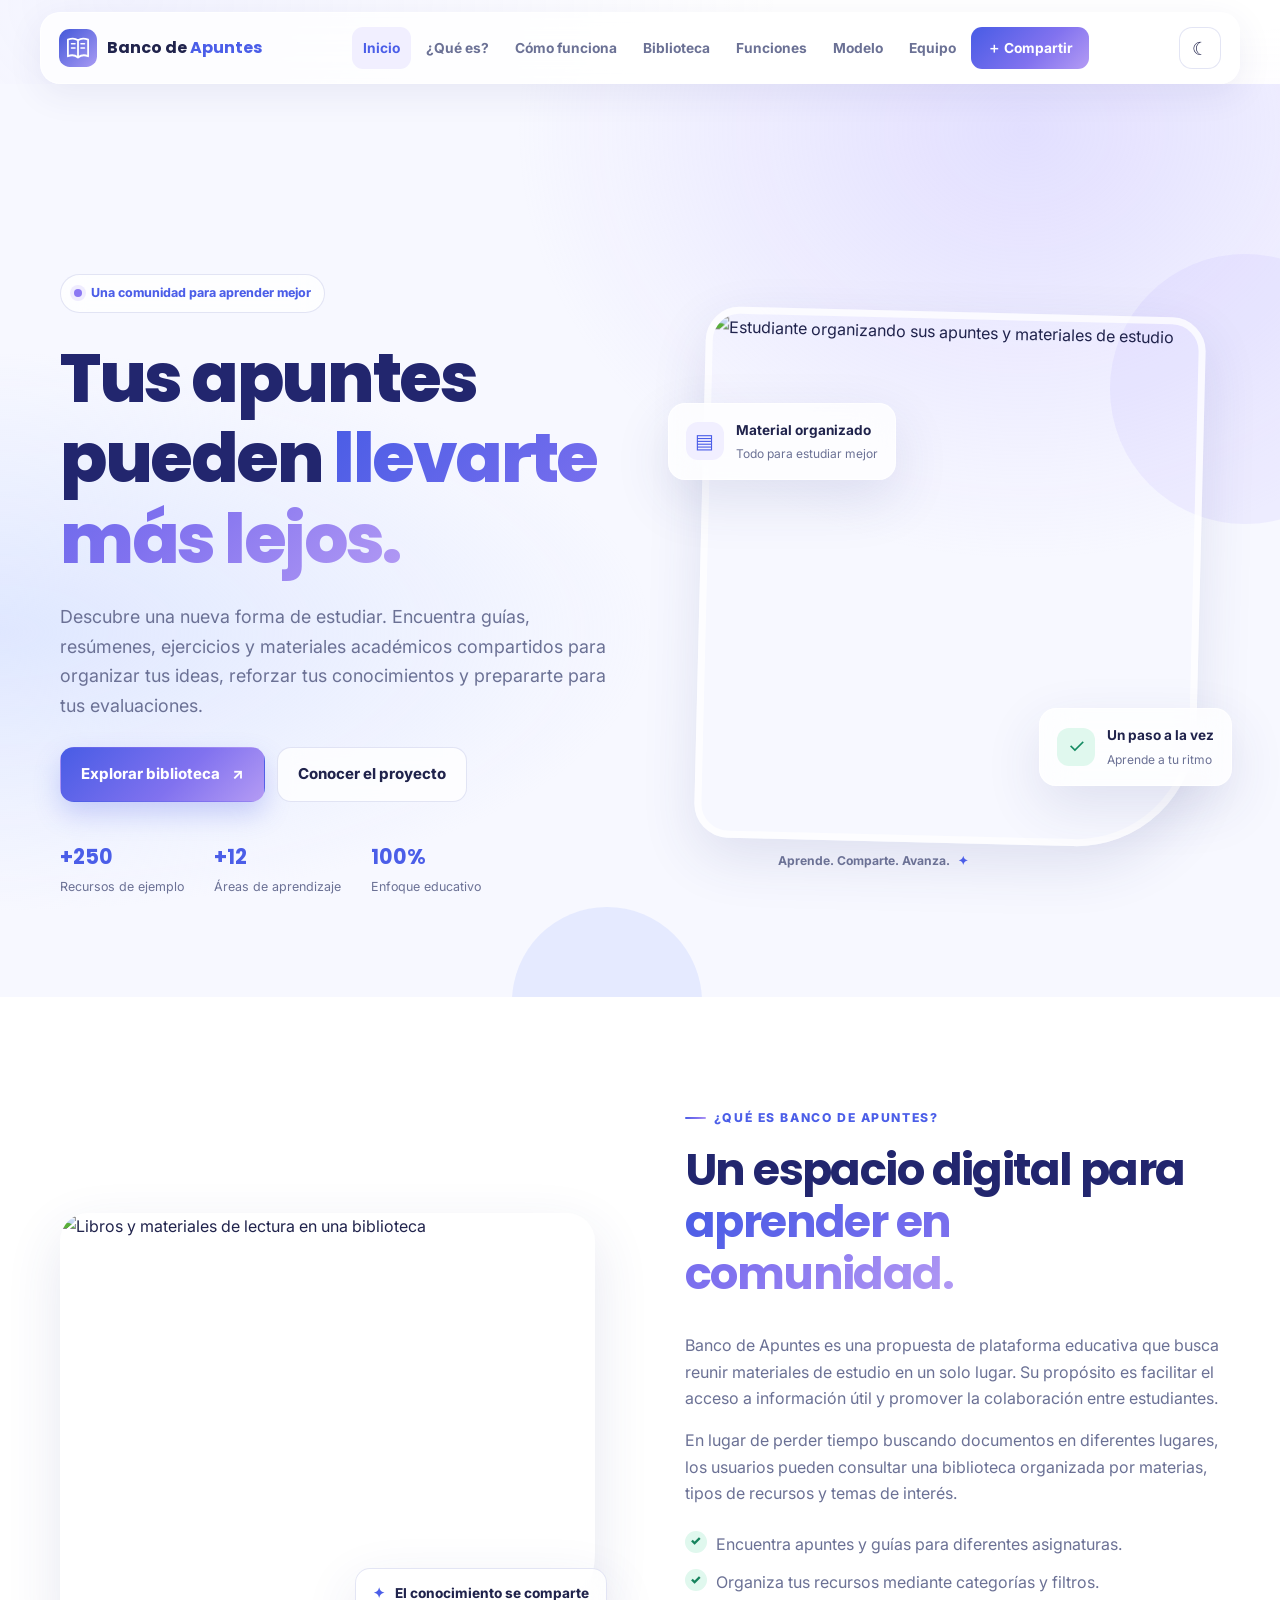
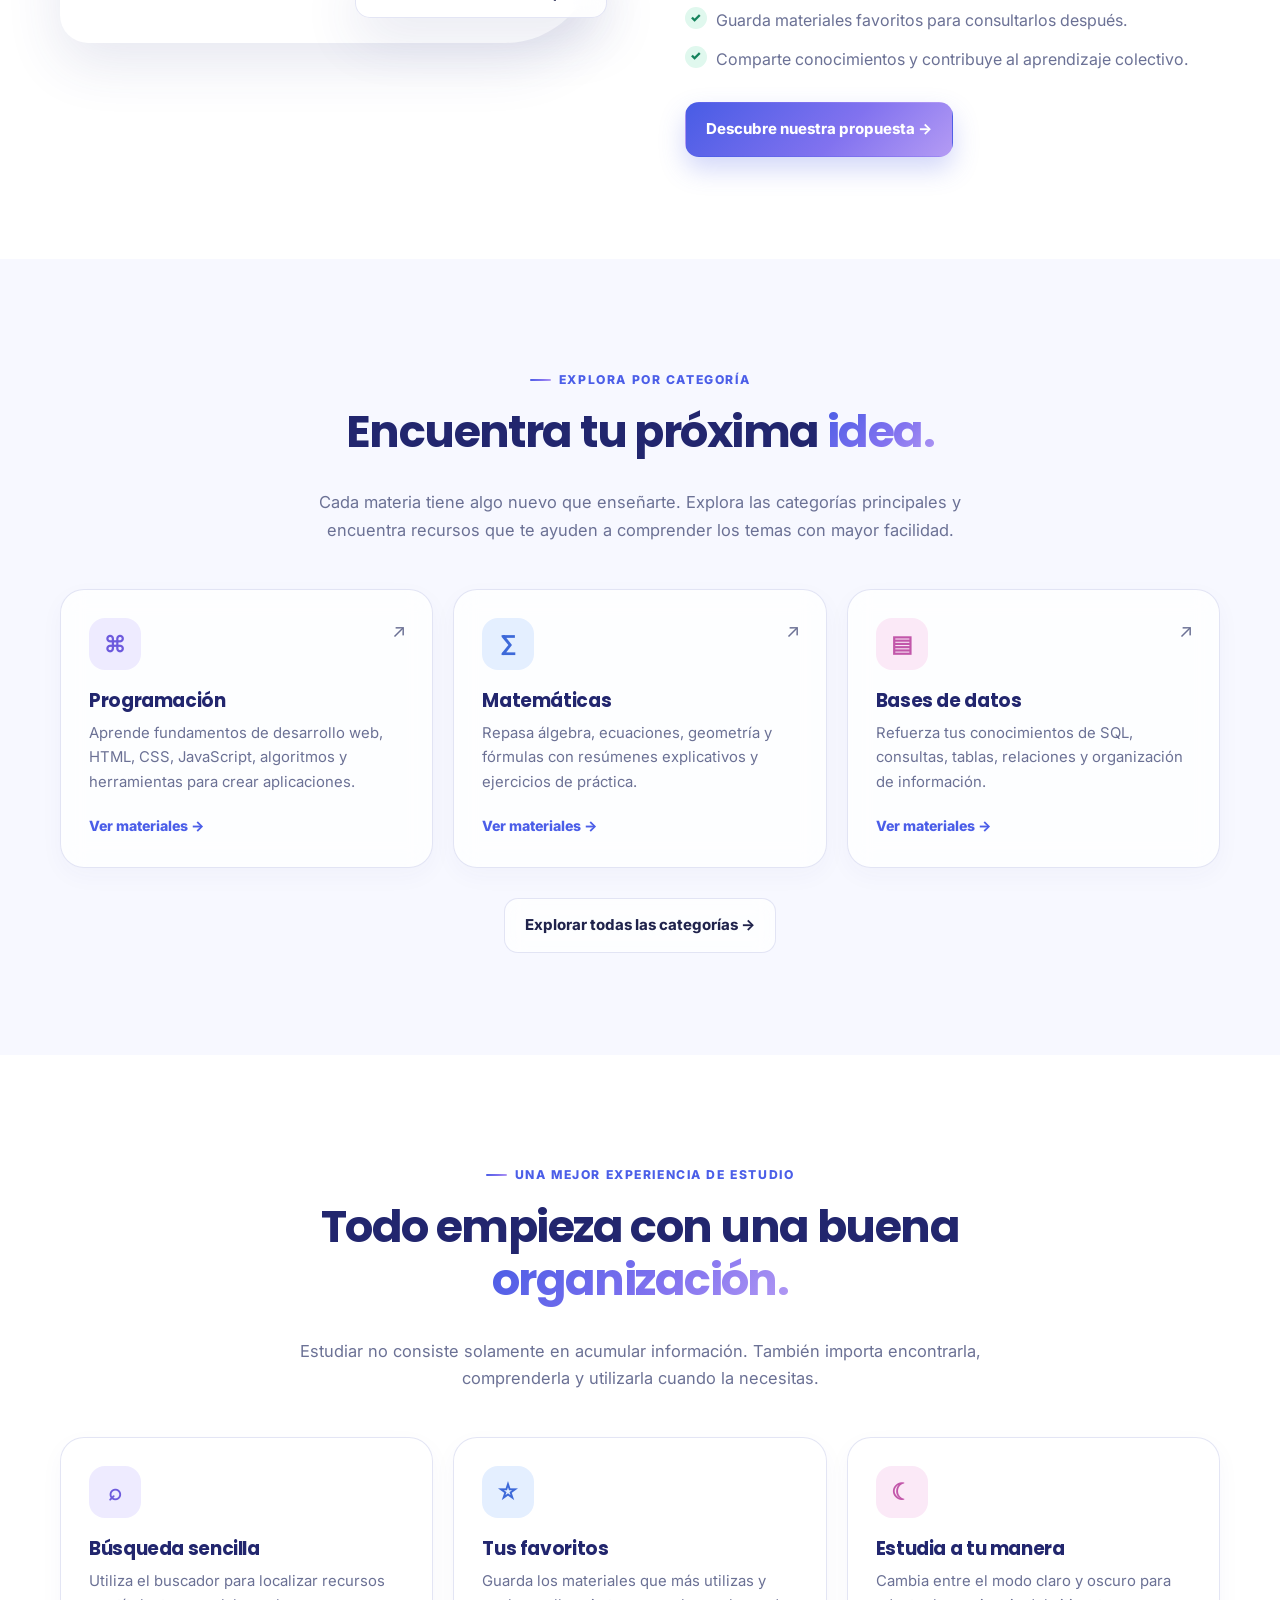
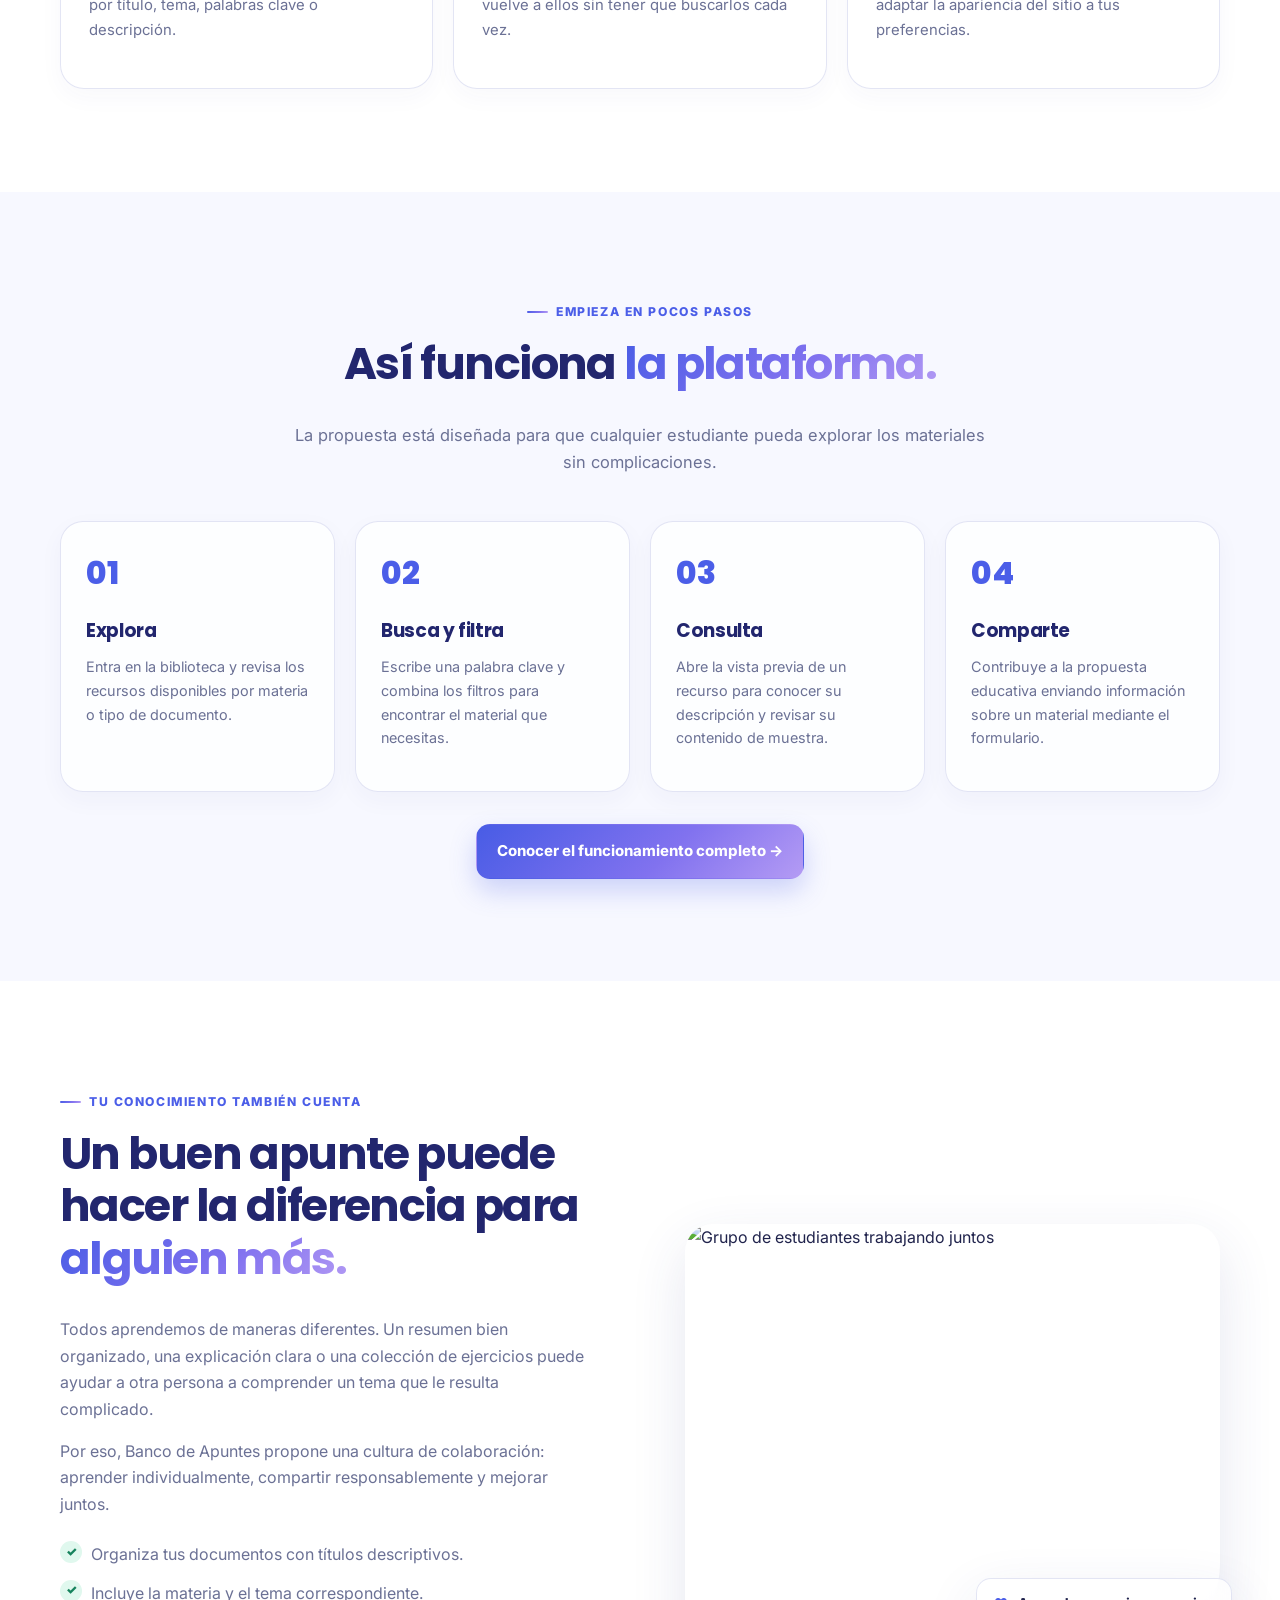
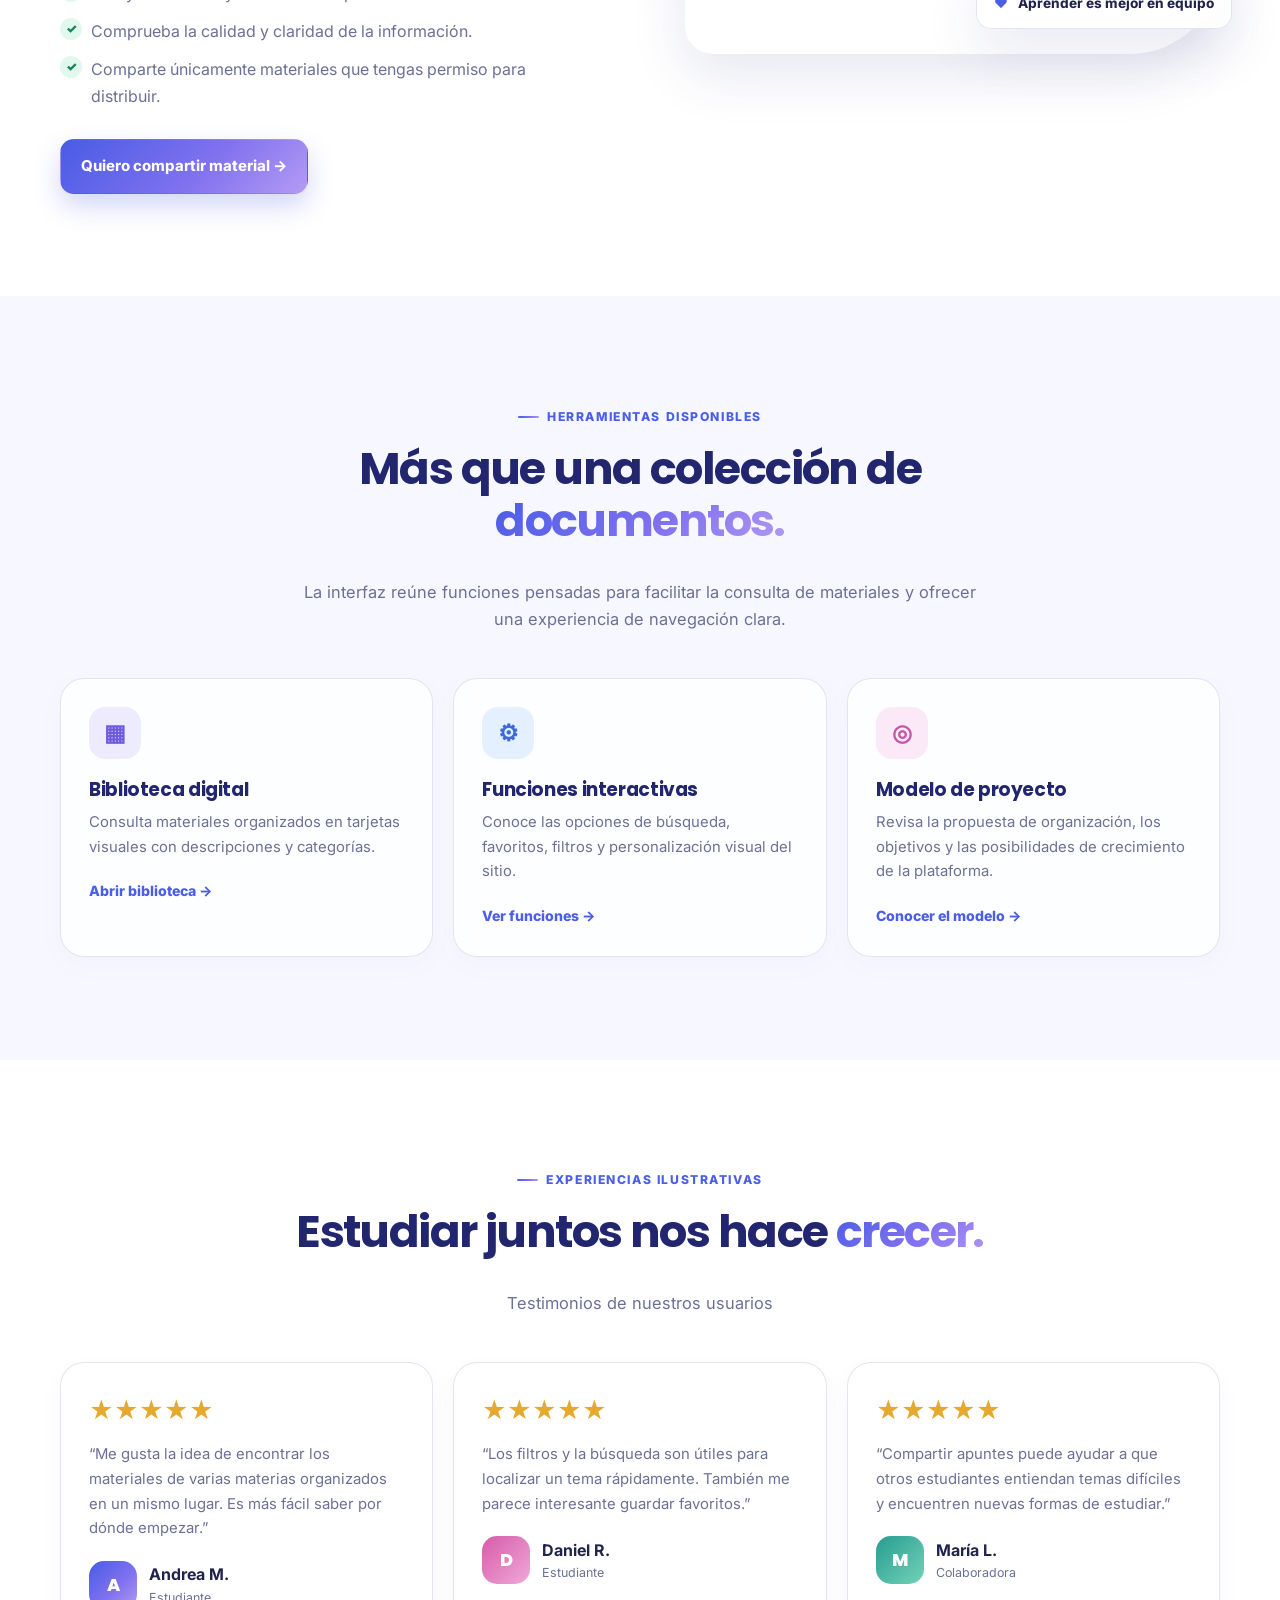
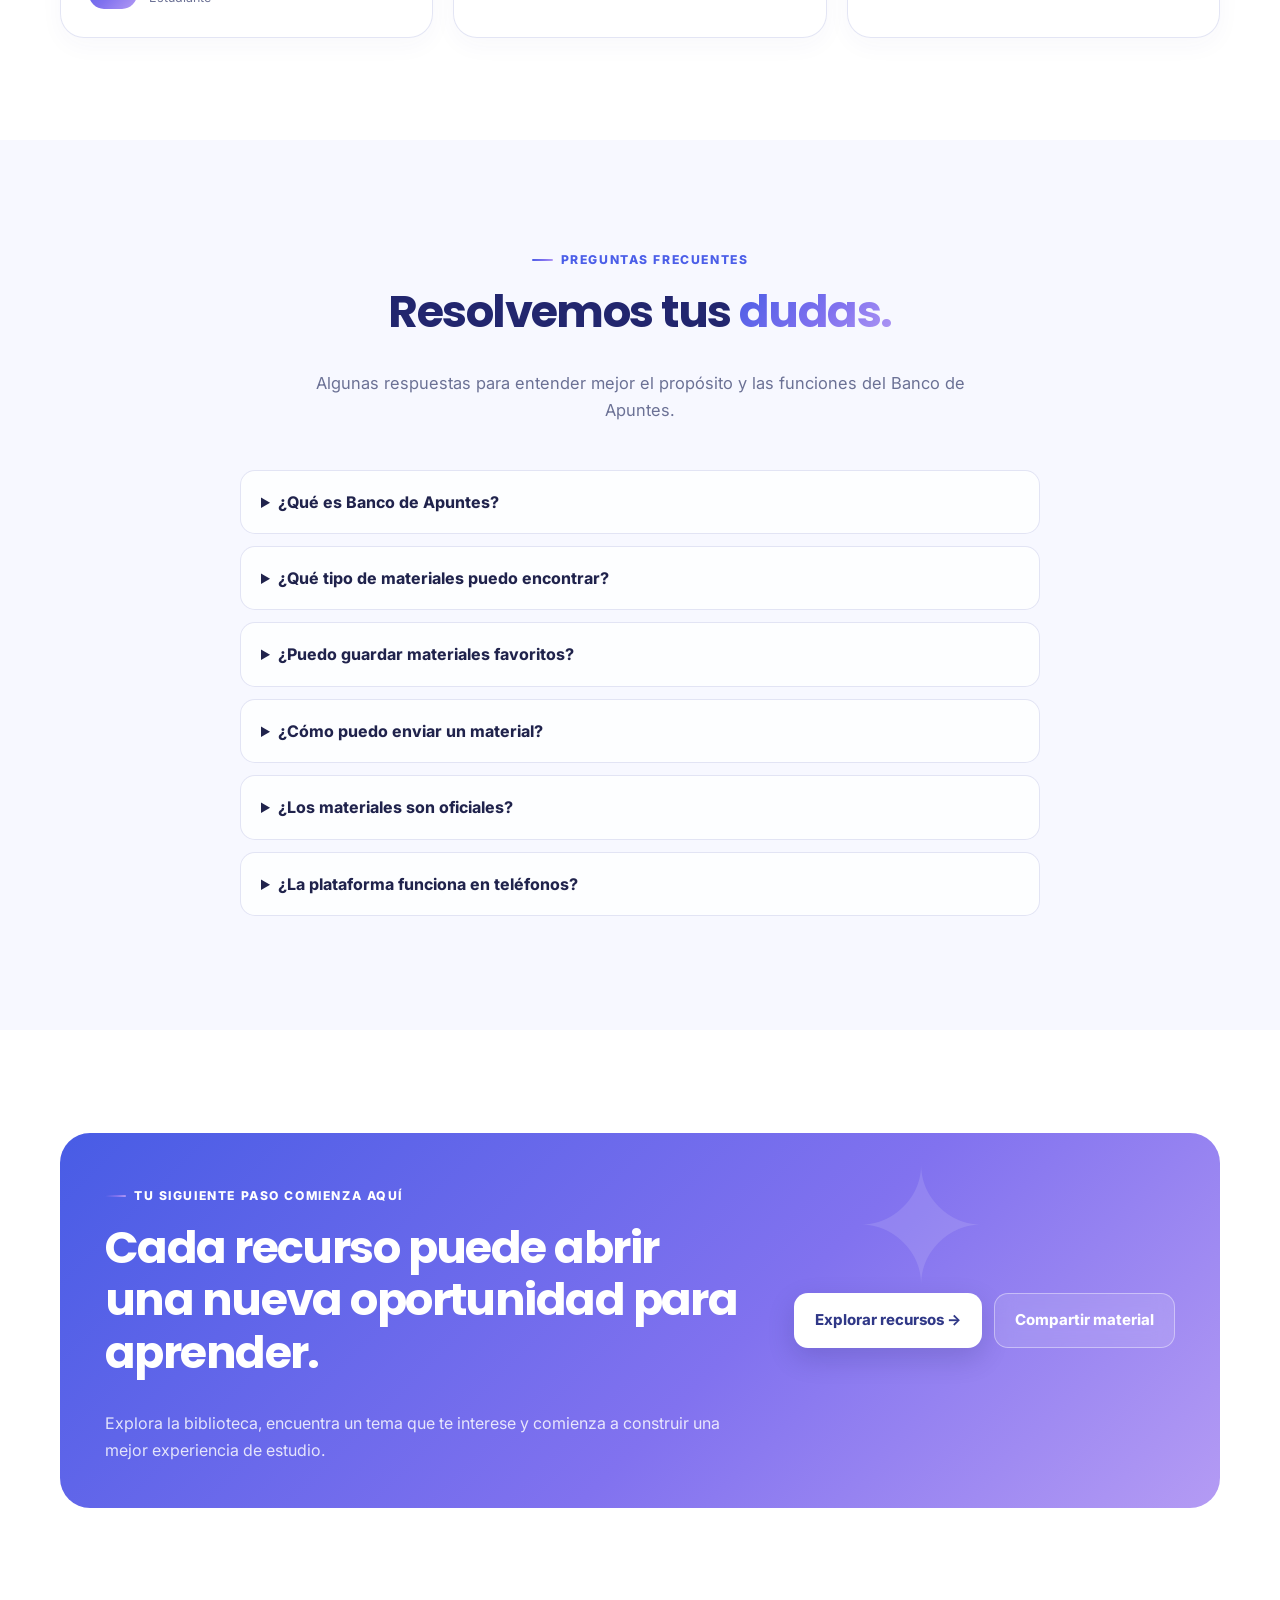
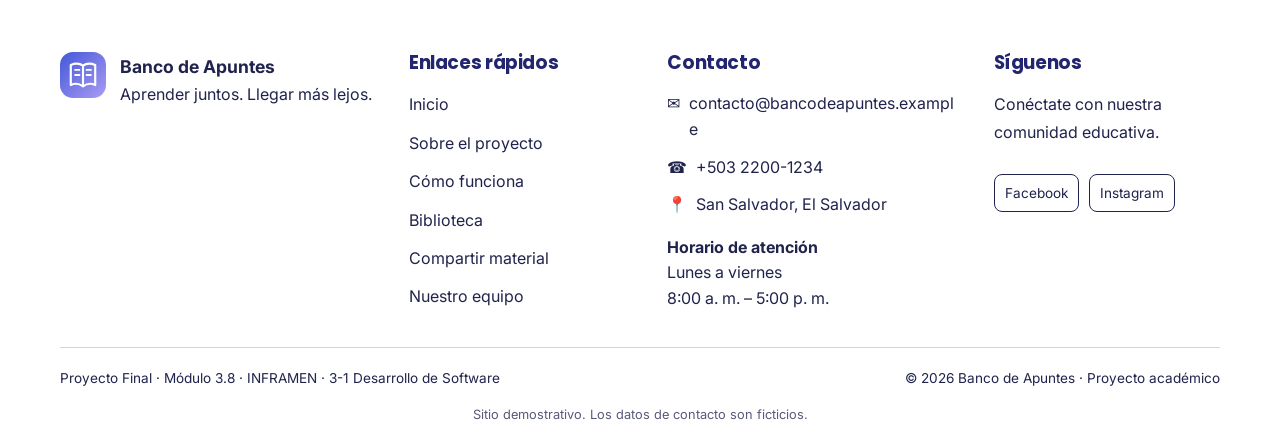
==== index.html @ d94e11e5 "Add files via upload" ====
<!DOCTYPE html>
<html lang="es">
<head>
  <meta charset="UTF-8">
  <meta name="viewport" content="width=device-width, initial-scale=1.0">
  <meta name="description" content="Banco de Apuntes: una plataforma académica para compartir materiales, encontrar recursos educativos y aprender en comunidad.">
  <meta name="theme-color" content="#4b5ee8">

  <title>Banco de Apuntes | Aprende, comparte y crece</title>

  <link rel="icon" href="img/logo.svg" type="image/svg+xml">
  <link rel="preconnect" href="https://fonts.googleapis.com">
  <link rel="preconnect" href="https://fonts.gstatic.com" crossorigin>
  <link href="https://fonts.googleapis.com/css2?family=Inter:wght@400;500;600;700;800&family=Poppins:wght@500;600;700;800&display=swap" rel="stylesheet">
  <link rel="stylesheet" href="css/style.css">
</head>

<body data-page="inicio">

  <!-- La navegación se carga desde js/app.js -->
  <div id="site-header"></div>

  <main>

    <!-- PORTADA PRINCIPAL -->
    <section class="hero">
      <div class="orb orb-one"></div>
      <div class="orb orb-two"></div>

      <div class="container hero-grid">

        <div class="hero-copy">
          <div class="eyebrow">
            <span class="eyebrow-dot"></span>
            Una comunidad para aprender mejor
          </div>

          <h1>
            Tus apuntes pueden
            <span class="gradient-text">llevarte más lejos.</span>
          </h1>

          <p class="hero-lead">
            Descubre una nueva forma de estudiar. Encuentra guías, resúmenes,
            ejercicios y materiales académicos compartidos para organizar tus
            ideas, reforzar tus conocimientos y prepararte para tus evaluaciones.
          </p>

          <div class="button-row">
            <a href="biblioteca.html" class="btn btn-primary">
              Explorar biblioteca <span>↗</span>
            </a>

            <a href="que-es.html" class="btn btn-secondary">
              Conocer el proyecto
            </a>
          </div>

          <div class="hero-stats">
            <div>
              <strong>+250</strong>
              <span>Recursos de ejemplo</span>
            </div>

            <div>
              <strong>+12</strong>
              <span>Áreas de aprendizaje</span>
            </div>

            <div>
              <strong>100%</strong>
              <span>Enfoque educativo</span>
            </div>
          </div>
        </div>

        <div class="hero-art">
          <div class="image-frame">
            <img
              src="https://images.unsplash.com/photo-1434030216411-0b793f4b4173?auto=format&fit=crop&w=1000&q=85"
              alt="Estudiante organizando sus apuntes y materiales de estudio"
            >
          </div>

          <div class="glass-card glass-note">
            <div class="note-icon">▤</div>
            <div>
              <b>Material organizado</b>
              <small>Todo para estudiar mejor</small>
            </div>
          </div>

          <div class="glass-card glass-progress">
            <div class="progress-icon">✓</div>
            <div>
              <b>Un paso a la vez</b>
              <small>Aprende a tu ritmo</small>
            </div>
          </div>

          <div class="art-caption">
            Aprende. Comparte. Avanza.
            <span>✦</span>
          </div>
        </div>

      </div>
    </section>


    <!-- PRESENTACIÓN DEL PROYECTO -->
    <section class="section">
      <div class="container split">

        <div class="split-image">
          <img
            src="https://images.unsplash.com/photo-1524995997946-a1c2e315a42f?auto=format&fit=crop&w=1000&q=85"
            alt="Libros y materiales de lectura en una biblioteca"
            loading="lazy"
          >

          <div class="image-badge">
            <span>✦</span> El conocimiento se comparte
          </div>
        </div>

        <div>
          <span class="kicker">¿Qué es Banco de Apuntes?</span>

          <h2>
            Un espacio digital para
            <span class="gradient-text">aprender en comunidad.</span>
          </h2>

          <p class="muted">
            Banco de Apuntes es una propuesta de plataforma educativa que busca
            reunir materiales de estudio en un solo lugar. Su propósito es
            facilitar el acceso a información útil y promover la colaboración
            entre estudiantes.
          </p>

          <p class="muted">
            En lugar de perder tiempo buscando documentos en diferentes lugares,
            los usuarios pueden consultar una biblioteca organizada por materias,
            tipos de recursos y temas de interés.
          </p>

          <ul class="check-list">
            <li>Encuentra apuntes y guías para diferentes asignaturas.</li>
            <li>Organiza tus recursos mediante categorías y filtros.</li>
            <li>Guarda materiales favoritos para consultarlos después.</li>
            <li>Comparte conocimientos y contribuye al aprendizaje colectivo.</li>
          </ul>

          <a href="que-es.html" class="btn btn-primary">
            Descubre nuestra propuesta →
          </a>
        </div>

      </div>
    </section>


    <!-- MATERIAS DESTACADAS -->
    <section class="section soft-section">
      <div class="container">

        <div class="section-heading">
          <span class="kicker">Explora por categoría</span>
          <h2>Encuentra tu próxima <span class="gradient-text">idea.</span></h2>
          <p>
            Cada materia tiene algo nuevo que enseñarte. Explora las categorías
            principales y encuentra recursos que te ayuden a comprender los temas
            con mayor facilidad.
          </p>
        </div>

        <div class="feature-grid">

          <article class="feature-card">
            <span class="card-arrow">↗</span>
            <div class="feature-icon purple">⌘</div>
            <h3>Programación</h3>
            <p>
              Aprende fundamentos de desarrollo web, HTML, CSS, JavaScript,
              algoritmos y herramientas para crear aplicaciones.
            </p>
            <a href="biblioteca.html" class="text-link">
              Ver materiales →
            </a>
          </article>

          <article class="feature-card">
            <span class="card-arrow">↗</span>
            <div class="feature-icon blue">∑</div>
            <h3>Matemáticas</h3>
            <p>
              Repasa álgebra, ecuaciones, geometría y fórmulas con resúmenes
              explicativos y ejercicios de práctica.
            </p>
            <a href="biblioteca.html" class="text-link">
              Ver materiales →
            </a>
          </article>

          <article class="feature-card">
            <span class="card-arrow">↗</span>
            <div class="feature-icon pink">▤</div>
            <h3>Bases de datos</h3>
            <p>
              Refuerza tus conocimientos de SQL, consultas, tablas, relaciones
              y organización de información.
            </p>
            <a href="biblioteca.html" class="text-link">
              Ver materiales →
            </a>
          </article>

        </div>

        <div style="text-align:center;margin-top:30px;">
          <a href="biblioteca.html" class="btn btn-secondary">
            Explorar todas las categorías →
          </a>
        </div>

      </div>
    </section>


    <!-- BENEFICIOS -->
    <section class="section">
      <div class="container">

        <div class="section-heading">
          <span class="kicker">Una mejor experiencia de estudio</span>
          <h2>Todo empieza con una buena <span class="gradient-text">organización.</span></h2>
          <p>
            Estudiar no consiste solamente en acumular información. También
            importa encontrarla, comprenderla y utilizarla cuando la necesitas.
          </p>
        </div>

        <div class="feature-grid">

          <article class="feature-card">
            <div class="feature-icon purple">⌕</div>
            <h3>Búsqueda sencilla</h3>
            <p>
              Utiliza el buscador para localizar recursos por título, tema,
              palabras clave o descripción.
            </p>
          </article>

          <article class="feature-card">
            <div class="feature-icon blue">☆</div>
            <h3>Tus favoritos</h3>
            <p>
              Guarda los materiales que más utilizas y vuelve a ellos sin
              tener que buscarlos cada vez.
            </p>
          </article>

          <article class="feature-card">
            <div class="feature-icon pink">☾</div>
            <h3>Estudia a tu manera</h3>
            <p>
              Cambia entre el modo claro y oscuro para adaptar la apariencia
              del sitio a tus preferencias.
            </p>
          </article>

        </div>

      </div>
    </section>


    <!-- CÓMO FUNCIONA -->
    <section class="section soft-section">
      <div class="container">

        <div class="section-heading">
          <span class="kicker">Empieza en pocos pasos</span>
          <h2>Así funciona <span class="gradient-text">la plataforma.</span></h2>
          <p>
            La propuesta está diseñada para que cualquier estudiante pueda
            explorar los materiales sin complicaciones.
          </p>
        </div>

        <div class="steps-grid">

          <article class="step-card">
            <span class="step-number">01</span>
            <h3>Explora</h3>
            <p>
              Entra en la biblioteca y revisa los recursos disponibles por
              materia o tipo de documento.
            </p>
          </article>

          <article class="step-card">
            <span class="step-number">02</span>
            <h3>Busca y filtra</h3>
            <p>
              Escribe una palabra clave y combina los filtros para encontrar
              el material que necesitas.
            </p>
          </article>

          <article class="step-card">
            <span class="step-number">03</span>
            <h3>Consulta</h3>
            <p>
              Abre la vista previa de un recurso para conocer su descripción
              y revisar su contenido de muestra.
            </p>
          </article>

          <article class="step-card">
            <span class="step-number">04</span>
            <h3>Comparte</h3>
            <p>
              Contribuye a la propuesta educativa enviando información sobre
              un material mediante el formulario.
            </p>
          </article>

        </div>

        <div style="text-align:center;margin-top:32px;">
          <a href="como-funciona.html" class="btn btn-primary">
            Conocer el funcionamiento completo →
          </a>
        </div>

      </div>
    </section>


    <!-- COMPARTIR CONOCIMIENTO -->
    <section class="section">
      <div class="container split">

        <div>
          <span class="kicker">Tu conocimiento también cuenta</span>

          <h2>
            Un buen apunte puede hacer la diferencia para
            <span class="gradient-text">alguien más.</span>
          </h2>

          <p class="muted">
            Todos aprendemos de maneras diferentes. Un resumen bien organizado,
            una explicación clara o una colección de ejercicios puede ayudar
            a otra persona a comprender un tema que le resulta complicado.
          </p>

          <p class="muted">
            Por eso, Banco de Apuntes propone una cultura de colaboración:
            aprender individualmente, compartir responsablemente y mejorar
            juntos.
          </p>

          <ul class="check-list">
            <li>Organiza tus documentos con títulos descriptivos.</li>
            <li>Incluye la materia y el tema correspondiente.</li>
            <li>Comprueba la calidad y claridad de la información.</li>
            <li>Comparte únicamente materiales que tengas permiso para distribuir.</li>
          </ul>

          <a href="subir.html" class="btn btn-primary">
            Quiero compartir material →
          </a>
        </div>

        <div class="split-image">
          <img
            src="https://images.unsplash.com/photo-1523240795612-9a054b0db644?auto=format&fit=crop&w=1000&q=85"
            alt="Grupo de estudiantes trabajando juntos"
            loading="lazy"
          >

          <div class="image-badge">
            <span>♥</span> Aprender es mejor en equipo
          </div>
        </div>

      </div>
    </section>


    <!-- FUNCIONES DE LA PLATAFORMA -->
    <section class="section soft-section">
      <div class="container">

        <div class="section-heading">
          <span class="kicker">Herramientas disponibles</span>
          <h2>Más que una colección de <span class="gradient-text">documentos.</span></h2>
          <p>
            La interfaz reúne funciones pensadas para facilitar la consulta
            de materiales y ofrecer una experiencia de navegación clara.
          </p>
        </div>

        <div class="feature-grid">

          <article class="feature-card">
            <div class="feature-icon purple">▦</div>
            <h3>Biblioteca digital</h3>
            <p>
              Consulta materiales organizados en tarjetas visuales con
              descripciones y categorías.
            </p>
            <a href="biblioteca.html" class="text-link">Abrir biblioteca →</a>
          </article>

          <article class="feature-card">
            <div class="feature-icon blue">⚙</div>
            <h3>Funciones interactivas</h3>
            <p>
              Conoce las opciones de búsqueda, favoritos, filtros y
              personalización visual del sitio.
            </p>
            <a href="funciones.html" class="text-link">Ver funciones →</a>
          </article>

          <article class="feature-card">
            <div class="feature-icon pink">◎</div>
            <h3>Modelo de proyecto</h3>
            <p>
              Revisa la propuesta de organización, los objetivos y las
              posibilidades de crecimiento de la plataforma.
            </p>
            <a href="modelo.html" class="text-link">Conocer el modelo →</a>
          </article>

        </div>

      </div>
    </section>


    <!-- TESTIMONIOS DE EJEMPLO -->
    <section class="section">
      <div class="container">

        <div class="section-heading">
          <span class="kicker">Experiencias ilustrativas</span>
          <h2>Estudiar juntos nos hace <span class="gradient-text">crecer.</span></h2>
          <p>
            Testimonios de nuestros usuarios
          </p>
        </div>

        <div class="feature-grid">

          <article class="feature-card">
            <div style="font-size:1.5rem;color:#e5a92d;margin-bottom:12px;">
              ★★★★★
            </div>
            <p>
              “Me gusta la idea de encontrar los materiales de varias materias
              organizados en un mismo lugar. Es más fácil saber por dónde empezar.”
            </p>
            <div style="display:flex;align-items:center;gap:12px;margin-top:20px;">
              <div class="avatar" style="width:48px;height:48px;border-radius:15px;font-size:1.1rem;margin:0;">A</div>
              <div>
                <strong>Andrea M.</strong>
                <div class="muted" style="font-size:.78rem;">Estudiante</div>
              </div>
            </div>
          </article>

          <article class="feature-card">
            <div style="font-size:1.5rem;color:#e5a92d;margin-bottom:12px;">
              ★★★★★
            </div>
            <p>
              “Los filtros y la búsqueda son útiles para localizar un tema
              rápidamente. También me parece interesante guardar favoritos.”
            </p>
            <div style="display:flex;align-items:center;gap:12px;margin-top:20px;">
              <div class="avatar avatar-two" style="width:48px;height:48px;border-radius:15px;font-size:1.1rem;margin:0;">D</div>
              <div>
                <strong>Daniel R.</strong>
                <div class="muted" style="font-size:.78rem;">Estudiante</div>
              </div>
            </div>
          </article>

          <article class="feature-card">
            <div style="font-size:1.5rem;color:#e5a92d;margin-bottom:12px;">
              ★★★★★
            </div>
            <p>
              “Compartir apuntes puede ayudar a que otros estudiantes entiendan
              temas difíciles y encuentren nuevas formas de estudiar.”
            </p>
            <div style="display:flex;align-items:center;gap:12px;margin-top:20px;">
              <div class="avatar" style="width:48px;height:48px;border-radius:15px;font-size:1.1rem;margin:0;background:linear-gradient(135deg,#279c91,#72d3b8);">M</div>
              <div>
                <strong>María L.</strong>
                <div class="muted" style="font-size:.78rem;">Colaboradora</div>
              </div>
            </div>
          </article>

        </div>

      </div>
    </section>


    <!-- PREGUNTAS FRECUENTES -->
    <section class="section soft-section">
      <div class="container narrow">

        <div class="section-heading">
          <span class="kicker">Preguntas frecuentes</span>
          <h2>Resolvemos tus <span class="gradient-text">dudas.</span></h2>
          <p>
            Algunas respuestas para entender mejor el propósito y las funciones
            del Banco de Apuntes.
          </p>
        </div>

        <details class="faq">
          <summary>¿Qué es Banco de Apuntes?</summary>
          <p>
            Es una propuesta de biblioteca educativa digital que busca reunir
            materiales de estudio en categorías fáciles de consultar.
          </p>
        </details>

        <details class="faq">
          <summary>¿Qué tipo de materiales puedo encontrar?</summary>
          <p>
            La demostración incluye ejemplos de apuntes, guías, ejercicios,
            resúmenes y materiales de repaso para distintas asignaturas.
          </p>
        </details>

        <details class="faq">
          <summary>¿Puedo guardar materiales favoritos?</summary>
          <p>
            Sí. La interfaz permite marcar recursos como favoritos y conservar
            esa selección en el almacenamiento local del navegador.
          </p>
        </details>

        <details class="faq">
          <summary>¿Cómo puedo enviar un material?</summary>
          <p>
            Puedes visitar la sección Compartir material y completar el
            formulario. En esta versión de demostración, el envío no se
            publica en un servidor real.
          </p>
        </details>

        <details class="faq">
          <summary>¿Los materiales son oficiales?</summary>
          <p>
            No necesariamente. Esta versión contiene ejemplos demostrativos.
            Antes de utilizar un recurso con fines académicos, verifica su
            contenido, autoría y vigencia.
          </p>
        </details>

        <details class="faq">
          <summary>¿La plataforma funciona en teléfonos?</summary>
          <p>
            El diseño es adaptable a pantallas pequeñas, tabletas y
            computadoras. Se recomienda utilizar un navegador actualizado.
          </p>
        </details>

      </div>
    </section>


    <!-- LLAMADA A LA ACCIÓN -->
    <section class="section">
      <div class="container">

        <div class="callout">
          <div style="position:relative;z-index:1;">
            <span class="kicker light-kicker">Tu siguiente paso comienza aquí</span>

            <h2>
              Cada recurso puede abrir una nueva oportunidad para aprender.
            </h2>

            <p>
              Explora la biblioteca, encuentra un tema que te interese y
              comienza a construir una mejor experiencia de estudio.
            </p>
          </div>

          <div class="button-row" style="position:relative;z-index:1;flex-shrink:0;">
            <a href="biblioteca.html" class="btn btn-white">
              Explorar recursos →
            </a>
            <a href="subir.html" class="btn btn-secondary" style="color:white;border-color:rgba(255,255,255,.4);background:rgba(255,255,255,.12);">
              Compartir material
            </a>
          </div>

          <div class="callout-decoration">✦</div>
        </div>

      </div>
    </section>

  </main>

  <!-- El pie de página se carga desde js/app.js -->
  <div id="site-footer"></div>

  <script src="js/app.js"></script>
</body>
</html>
---- css/style.css ----
:root {
  --ink: #20234c;
  --muted: #6b7195;
  --blue: #4b5ee8;
  --blue-dark: #22266e;
  --lavender: #f1efff;
  --surface: #fff;
  --soft: #f7f8ff;
  --line: rgba(127,137,205,.22);
  --glass: rgba(255,255,255,.78);
  --shadow: 0 20px 55px rgba(47,58,135,.12);
  --gradient: linear-gradient(135deg,#485ce5,#8172ef 58%,#b49bf4);
  --radius: 24px;
}

* { box-sizing: border-box; }

html {
  scroll-behavior: smooth;
  scroll-padding-top: 100px;
}

body {
  margin: 0;
  font-family: Inter, Arial, sans-serif;
  color: var(--ink);
  background: var(--surface);
  line-height: 1.65;
  -webkit-font-smoothing: antialiased;
}

body::before {
  content: "";
  position: fixed;
  inset: 0;
  z-index: -1;
  pointer-events: none;
  background:
    radial-gradient(ellipse at 10% 0%,rgba(187,191,255,.18),transparent 40%),
    radial-gradient(ellipse at 100% 35%,rgba(218,194,255,.14),transparent 35%);
}

body.dark {
  --ink: #edf0ff;
  --muted: #b1b9dd;
  --blue: #a9b4ff;
  --blue-dark: #f0f1ff;
  --lavender: #292746;
  --surface: #111426;
  --soft: #191d34;
  --line: rgba(183,188,255,.16);
  --glass: rgba(25,29,52,.84);
  --shadow: 0 20px 55px rgba(0,0,0,.25);
  background: var(--surface);
}

img { display: block; max-width: 100%; }
a { color: inherit; text-decoration: none; }
button, input, select, textarea { font: inherit; }
button, a, select { -webkit-tap-highlight-color: transparent; }
button { cursor: pointer; }

h1, h2, h3 {
  font-family: Poppins, Inter, sans-serif;
  line-height: 1.17;
  letter-spacing: -.035em;
  color: var(--blue-dark);
  margin: 0 0 .7em;
}

h1 { font-size: clamp(2.5rem,5.4vw,4.7rem); font-weight: 800; }
h2 { font-size: clamp(1.9rem,3.5vw,3rem); font-weight: 700; }
h3 { font-size: 1.17rem; letter-spacing: -.02em; }
p { margin: 0 0 1rem; }

button:focus-visible, a:focus-visible, input:focus-visible,
select:focus-visible, textarea:focus-visible {
  outline: 3px solid #a99af5;
  outline-offset: 3px;
}

.container {
  width: min(1160px,calc(100% - 44px));
  margin-inline: auto;
}

.narrow { max-width: 800px; }
.muted { color: var(--muted); }

.gradient-text {
  background: var(--gradient);
  -webkit-background-clip: text;
  background-clip: text;
  color: transparent;
}

.kicker {
  display: inline-flex;
  align-items: center;
  gap: 8px;
  text-transform: uppercase;
  letter-spacing: .13em;
  font-size: .76rem;
  font-weight: 800;
  color: var(--blue);
  margin-bottom: 1rem;
}

.kicker::before {
  content: "";
  width: 21px;
  height: 2px;
  background: var(--gradient);
  border-radius: 4px;
}

.button-row { display: flex; flex-wrap: wrap; gap: 12px; align-items: center; }

.btn {
  display: inline-flex;
  align-items: center;
  justify-content: center;
  gap: 12px;
  border: 1px solid transparent;
  border-radius: 14px;
  padding: 14px 20px;
  font-weight: 750;
  font-size: .94rem;
  transition: transform .2s,box-shadow .2s,background .2s;
  color: var(--ink);
}

.btn:hover { transform: translateY(-3px); }

.btn-primary {
  background: var(--gradient);
  color: white;
  box-shadow: 0 12px 26px rgba(75,94,232,.25);
}

.btn-primary:hover { box-shadow: 0 17px 34px rgba(75,94,232,.32); }

.btn-secondary {
  background: var(--glass);
  border-color: var(--line);
  backdrop-filter: blur(10px);
}

.btn-secondary:hover { background: var(--lavender); }

.btn-white {
  background: #fff;
  color: #303887;
  box-shadow: 0 10px 28px rgba(15,19,74,.16);
}

.btn-small { padding: 10px 14px; font-size: .85rem; }

.text-link {
  padding: 0;
  border: 0;
  background: none;
  color: var(--blue);
  font-weight: 800;
  font-size: .88rem;
}

.text-link:hover { text-decoration: underline; }

/* Navegación */
.site-nav {
  position: sticky;
  top: 12px;
  z-index: 100;
  width: min(1200px,calc(100% - 28px));
  margin: 12px auto -84px;
  border: 1px solid rgba(255,255,255,.7);
  border-radius: 20px;
  background: var(--glass);
  backdrop-filter: blur(18px);
  box-shadow: 0 10px 35px rgba(49,57,127,.08);
}

.nav-inner {
  min-height: 70px;
  padding: 0 18px;
  display: flex;
  align-items: center;
  gap: 20px;
  justify-content: space-between;
}

.brand {
  display: flex;
  align-items: center;
  gap: 10px;
  font-family: Poppins, sans-serif;
  font-weight: 700;
  white-space: nowrap;
}

.brand img { width: 38px; height: 38px; }
.brand span { font-size: 1rem; }
.brand em { font-style: normal; color: var(--blue); }

.nav-links { display: flex; align-items: center; gap: 4px; }

.nav-links a {
  font-size: .86rem;
  font-weight: 700;
  color: var(--muted);
  padding: 10px 11px;
  border-radius: 11px;
  transition: background .2s,color .2s;
}

.nav-links a:hover, .nav-links a.active {
  background: var(--lavender);
  color: var(--blue);
}

.nav-links a.nav-cta {
  background: var(--gradient);
  color: white;
  padding-inline: 16px;
}

.nav-actions { display: flex; align-items: center; gap: 8px; }

.theme-toggle, .menu-toggle {
  display: grid;
  place-items: center;
  width: 42px;
  height: 42px;
  border: 1px solid var(--line);
  border-radius: 13px;
  background: var(--glass);
  color: var(--ink);
  font-size: 1.15rem;
}

.menu-toggle { display: none; }
.nav-spacer { height: 84px; }

/* Pie de página */
/* Footer ampliado */
.site-footer {
  padding-top: 42px;
}

.footer-top {
  display: grid;
  grid-template-columns: 1.4fr 1fr 1.3fr 1fr;
  gap: 32px;
  padding-bottom: 35px;
}

.footer-brand {
  display: flex;
  align-items: flex-start;
  gap: 14px;
}

.footer-brand > img {
  width: 46px;
  height: 46px;
  object-fit: contain;
  flex-shrink: 0;
}

.footer-brand strong {
  display: block;
  font-size: 1.1rem;
}

.footer-brand p,
.footer-social p {
  line-height: 1.7;
}


.footer-links,
.footer-contact,
.footer-social {
  display: flex;
  flex-direction: column;
  align-items: flex-start;
  gap: 12px;
}

.footer-links h3,
.footer-contact h3,
.footer-social h3 {
  margin: 0 0 5px;
}

.footer-links a,
.footer-contact a,
.social-links a {
  overflow-wrap: anywhere;
  text-decoration: none;
  transition: color 0.2s ease;
}

.footer-contact p {
  display: flex;
  align-items: flex-start;
  gap: 9px;
  margin: 0;
  line-height: 1.6;
}

.footer-hours {
  display: block !important;
  margin-top: 5px !important;
}

.social-links {
  display: flex;
  flex-wrap: wrap;
  gap: 10px;
}

.social-links a {
  padding: 7px 10px;
  border: 1px solid currentColor;
  border-radius: 8px;
  font-size: 0.85rem;
}

.social-links a:hover,
.footer-links a:hover,
.footer-contact a:hover {
  opacity: 0.75;
}

.footer-bottom {
  display: flex;
  flex-wrap: wrap;
  justify-content: space-between;
  gap: 12px;
  padding-top: 20px;
  padding-bottom: 15px;
  border-top: 1px solid #80808055;
  line-height: 1.6;
  font-size: 0.85rem;
}

.footer-disclaimer {
  margin: 0;
  padding-bottom: 18px;
  text-align: center;
  font-size: 0.8rem;
  opacity: 0.75;
}

@media (max-width: 900px) {
  .footer-top {
    grid-template-columns: repeat(2, minmax(0, 1fr));
  }
}

@media (max-width: 560px) {
  .footer-top {
    grid-template-columns: 1fr;
    gap: 28px;
  }

  .footer-bottom {
    flex-direction: column;
  }
}

/* Portada */
.hero {
  position: relative;
  overflow: hidden;
  padding: clamp(130px,15vw,190px) 0 100px;
  background:
    radial-gradient(ellipse at 80% 5%,rgba(199,190,255,.43),transparent 35%),
    radial-gradient(ellipse at 0% 60%,rgba(207,220,255,.6),transparent 36%),
    var(--soft);
}

.orb { position: absolute; border-radius: 50%; pointer-events: none; }
.orb-one { width: 270px; height: 270px; right: -100px; top: 170px; background: rgba(178,160,255,.14); }
.orb-two { width: 190px; height: 190px; left: 40%; bottom: -100px; background: rgba(119,151,255,.14); }

.hero-grid {
  display: grid;
  grid-template-columns: 1.05fr .95fr;
  align-items: center;
  gap: 65px;
  position: relative;
}

.eyebrow {
  display: inline-flex;
  align-items: center;
  gap: 9px;
  border: 1px solid var(--line);
  border-radius: 999px;
  padding: 8px 13px;
  background: var(--glass);
  backdrop-filter: blur(12px);
  font-size: .78rem;
  font-weight: 750;
  color: var(--blue);
  margin-bottom: 25px;
}

.eyebrow-dot {
  width: 8px;
  height: 8px;
  border-radius: 50%;
  background: #8b78f3;
  box-shadow: 0 0 0 4px rgba(139,120,243,.13);
}

.hero h1 { margin-bottom: 22px; }
.hero-lead { font-size: 1.12rem; color: var(--muted); max-width: 550px; margin-bottom: 27px; }

.hero-stats {
  display: flex;
  gap: 30px;
  flex-wrap: wrap;
  margin-top: 38px;
}

.hero-stats div { display: flex; flex-direction: column; gap: 2px; }
.hero-stats strong { font-family: Poppins,sans-serif; font-size: 1.3rem; color: var(--blue); }
.hero-stats span { font-size: .78rem; color: var(--muted); }

.hero-art { position: relative; padding: 12px 20px 28px 0; }

.image-frame {
  border-radius: 34px 34px 120px 34px;
  overflow: hidden;
  aspect-ratio: 4/4.25;
  box-shadow: var(--shadow);
  transform: rotate(1.4deg);
  border: 7px solid var(--glass);
}

.image-frame img {
  width: 100%;
  height: 100%;
  object-fit: cover;
  transition: transform .7s;
}

.image-frame:hover img { transform: scale(1.05); }

.glass-card {
  position: absolute;
  display: flex;
  align-items: center;
  gap: 12px;
  padding: 15px 17px;
  border: 1px solid rgba(255,255,255,.7);
  border-radius: 17px;
  background: var(--glass);
  backdrop-filter: blur(18px);
  box-shadow: var(--shadow);
  animation: float 5s ease-in-out infinite;
}

.glass-card b, .glass-card small { display: block; }
.glass-card b { font-size: .85rem; }
.glass-card small { font-size: .75rem; color: var(--muted); margin-top: 3px; }

.note-icon, .progress-icon {
  width: 38px;
  height: 38px;
  border-radius: 12px;
  display: grid;
  place-items: center;
  background: var(--lavender);
  color: var(--blue);
  font-size: 1.25rem;
}

.glass-note { left: -32px; top: 18%; }
.glass-progress { right: -12px; bottom: 15%; animation-delay: -2.5s; }
.progress-icon { background: #e0f8ee; color: #148b62; }

.art-caption {
  position: absolute;
  bottom: 0;
  left: 15%;
  font-size: .76rem;
  color: var(--muted);
  font-weight: 700;
}

.art-caption span { color: var(--blue); margin-left: 5px; }
@keyframes float { 0%,100% { transform: translateY(0); } 50% { transform: translateY(-8px); } }

/* Secciones generales */
.section { padding: clamp(65px,8vw,105px) 0; }
.soft-section { background: var(--soft); }

.section-heading {
  text-align: center;
  max-width: 690px;
  margin: 0 auto 45px;
}

.section-heading p { color: var(--muted); font-size: 1.03rem; }

.feature-grid {
  display: grid;
  grid-template-columns: repeat(3,1fr);
  gap: 20px;
}

.feature-card {
  position: relative;
  padding: 28px;
  border-radius: var(--radius);
  border: 1px solid var(--line);
  background: var(--glass);
  backdrop-filter: blur(12px);
  box-shadow: 0 8px 25px rgba(47,58,135,.035);
  transition: transform .25s,box-shadow .25s,border-color .25s;
}

.feature-card:hover {
  transform: translateY(-7px);
  box-shadow: 0 26px 65px rgba(47,58,135,.2);
  border-color: rgba(130,132,239,.4);
}

.feature-card h3 { margin: 20px 0 9px; }
.feature-card p { color: var(--muted); font-size: .93rem; margin-bottom: 18px; }

.feature-icon {
  width: 52px;
  height: 52px;
  display: grid;
  place-items: center;
  border-radius: 16px;
  font-size: 1.45rem;
  font-weight: 700;
}

.feature-icon.purple { background: #eeebff; color: #6d5add; }
.feature-icon.blue { background: #e4efff; color: #3d69d9; }
.feature-icon.pink { background: #fbe9f7; color: #c257aa; }

.card-arrow { position: absolute; right: 26px; top: 25px; color: var(--muted); font-size: 1.15rem; }
.text-link { display: inline-block; }

.split {
  display: grid;
  grid-template-columns: 1fr 1fr;
  align-items: center;
  gap: clamp(35px,7vw,90px);
}

.split-image { position: relative; }

.split-image img {
  width: 100%;
  height: 430px;
  object-fit: cover;
  border-radius: 28px 28px 90px 28px;
  box-shadow: var(--shadow);
}

.image-badge {
  position: absolute;
  right: -12px;
  bottom: 25px;
  background: var(--glass);
  backdrop-filter: blur(14px);
  border: 1px solid var(--line);
  border-radius: 15px;
  padding: 13px 17px;
  box-shadow: var(--shadow);
  font-weight: 750;
  font-size: .85rem;
}

.image-badge span { color: var(--blue); margin-right: 7px; }

.check-list { display: grid; gap: 12px; margin: 24px 0 30px; padding: 0; list-style: none; }

.check-list li {
  position: relative;
  padding-left: 31px;
  color: var(--muted);
}

.check-list li::before {
  content: "✓";
  position: absolute;
  left: 0;
  top: 0;
  display: grid;
  place-items: center;
  width: 22px;
  height: 22px;
  border-radius: 50%;
  background: #e0f8ee;
  color: #16835d;
  font-size: .78rem;
  font-weight: 900;
}

.callout {
  position: relative;
  overflow: hidden;
  display: flex;
  align-items: center;
  justify-content: space-between;
  gap: 30px;
  padding: 45px;
  border-radius: 30px;
  background: var(--gradient);
  color: #fff;
}

.callout h2 { color: white; max-width: 650px; }
.callout p { color: rgba(255,255,255,.82); margin: 0; }
.light-kicker { color: #fff; }
.callout-decoration { position: absolute; right: 20%; top: -40px; font-size: 10rem; color: rgba(255,255,255,.12); pointer-events: none; }

/* Páginas interiores */
.page-hero {
  padding: 135px 0 55px;
  background: radial-gradient(ellipse at 80% 0%,rgba(199,190,255,.32),transparent 40%),var(--soft);
}

.page-hero.compact { padding-bottom: 38px; }
.page-hero h1 { max-width: 900px; font-size: clamp(2.4rem,5vw,4rem); }
.page-hero p { color: var(--muted); max-width: 700px; font-size: 1.05rem; }

.breadcrumb { display: flex; gap: 10px; color: var(--muted); font-size: .82rem; margin-top: 22px; }
.breadcrumb a { color: var(--blue); font-weight: 700; }

.info-panel {
  display: flex;
  gap: 17px;
  padding: 22px;
  border: 1px solid var(--line);
  border-radius: 20px;
  background: var(--glass);
  box-shadow: var(--shadow);
  margin-top: 25px;
}

.info-panel p { color: var(--muted); font-size: .9rem; margin: 7px 0 0; }
.panel-icon { font-size: 1.8rem; color: var(--blue); }
.tall-panel { align-items: flex-start; padding: 30px; }

.steps-grid, .team-grid, .pricing-grid {
  display: grid;
  grid-template-columns: repeat(4,1fr);
  gap: 20px;
}

.step-card, .team-card, .price-card {
  position: relative;
  border: 1px solid var(--line);
  border-radius: 23px;
  background: var(--glass);
  padding: 25px;
  box-shadow: 0 8px 25px rgba(47,58,135,.04);
}

.step-number { display: block; font-family: Poppins,sans-serif; font-size: 2rem; font-weight: 800; color: var(--blue); margin-bottom: 20px; }
.step-card p, .team-card p, .price-card p { color: var(--muted); font-size: .9rem; }

.team-grid { grid-template-columns: repeat(2,minmax(0,1fr)); max-width: 800px; margin: auto; }
.team-card { text-align: center; padding: 35px 25px; }
.avatar { width: 90px; height: 90px; margin: 0 auto 18px; display: grid; place-items: center; border-radius: 28px; font: 800 2.5rem Poppins,sans-serif; color: white; background: var(--gradient); }
.avatar-two { background: linear-gradient(135deg,#d65ba9,#f0a9d8); }
.role-pill, .status-label { display: inline-block; border-radius: 999px; padding: 6px 11px; background: var(--lavender); color: var(--blue); font-size: .72rem; font-weight: 800; margin-bottom: 13px; }
.lead-pill { background: #e0f8ee; color: #16835d; }
.team-decoration { font-size: 1.7rem; color: var(--blue); }
.teacher-line { text-align: center; margin-top: 30px; color: var(--muted); }

.faq { border: 1px solid var(--line); background: var(--glass); border-radius: 15px; padding: 18px 20px; margin-bottom: 12px; }
.faq summary { cursor: pointer; font-weight: 750; }
.faq p { color: var(--muted); margin: 12px 0 0; }

.pricing-grid { grid-template-columns: repeat(3,1fr); }
.price-card { padding: 30px; }
.price { font: 800 2rem Poppins,sans-serif; color: var(--blue); margin: 12px 0; }
.featured-price { border-color: rgba(111,107,235,.55); box-shadow: var(--shadow); }
.popular-label { display: inline-block; font-size: .72rem; font-weight: 800; color: var(--blue); margin-bottom: 12px; }
.price-card .check-list { margin-bottom: 20px; }

/* Biblioteca */
.library-section { padding-top: 35px; }
.library-toolbar { display: flex; align-items: center; justify-content: space-between; gap: 15px; margin-bottom: 22px; }

.search-box {
  display: flex;
  align-items: center;
  gap: 10px;
  flex: 1;
  min-width: 200px;
  padding: 12px 15px;
  border: 1px solid var(--line);
  border-radius: 15px;
  background: var(--glass);
  box-shadow: 0 5px 18px rgba(47,58,135,.04);
}

.search-box > span { font-size: 1.5rem; color: var(--blue); }
.search-box input { flex: 1; width: 100%; border: 0; outline: 0; color: var(--ink); background: transparent; }
.search-box kbd { color: var(--muted); font-size: .72rem; white-space: nowrap; }

.filter-panel {
  display: flex;
  align-items: end;
  flex-wrap: wrap;
  gap: 15px;
  padding: 20px;
  border: 1px solid var(--line);
  border-radius: 20px;
  background: var(--glass);
  margin-bottom: 20px;
}

.filter-group { display: grid; gap: 7px; flex: 1; min-width: 170px; }
.filter-group label { font-size: .78rem; font-weight: 800; }

.filter-group select {
  width: 100%;
  padding: 11px 12px;
  border: 1px solid var(--line);
  border-radius: 11px;
  background: var(--surface);
  color: var(--ink);
}

.favorites-toggle { display: flex; align-items: center; gap: 7px; color: var(--muted); font-size: .83rem; font-weight: 750; cursor: pointer; }
.favorites-toggle input { accent-color: var(--blue); }
.favorites-toggle span { color: #d99b16; font-size: 1.3rem; }

.results-line { display: flex; align-items: center; justify-content: space-between; gap: 12px; margin: 20px 0; }
#results-count { font-size: .85rem; font-weight: 750; color: var(--muted); }
.demo-label { font-size: .72rem; padding: 6px 10px; background: var(--lavender); border-radius: 999px; color: var(--blue); }

.resource-grid { display: grid; grid-template-columns: repeat(3,1fr); gap: 20px; }

.resource-card {
  overflow: hidden;
  border: 1px solid var(--line);
  border-radius: 22px;
  background: var(--glass);
  backdrop-filter: blur(12px);
  box-shadow: 0 7px 25px rgba(40,52,127,.045);
  transition: transform .25s,box-shadow .25s,border-color .25s;
  animation: appear .35s ease;
}

.resource-card:hover { transform: translateY(-6px); box-shadow: var(--shadow); border-color: rgba(115,118,230,.4); }
.resource-card[hidden] { display: none !important; }

.resource-cover { position: relative; display: flex; flex-direction: column; justify-content: space-between; min-height: 165px; padding: 19px; color: white; overflow: hidden; }
.resource-cover::after { content: ""; position: absolute; width: 180px; height: 180px; border: 1px solid rgba(255,255,255,.24); border-radius: 50%; right: -45px; top: -55px; box-shadow: 0 0 0 18px rgba(255,255,255,.06),0 0 0 38px rgba(255,255,255,.04); }
.cover-purple { background: linear-gradient(135deg,#5147bf,#9b80ed); }
.cover-blue { background: linear-gradient(135deg,#2764b7,#75b7ff); }
.cover-pink { background: linear-gradient(135deg,#a83e98,#e79dcf); }
.cover-orange { background: linear-gradient(135deg,#b85c32,#f3b76d); }
.cover-green { background: linear-gradient(135deg,#237d73,#7bc9ae); }
.cover-lilac { background: linear-gradient(135deg,#6451a7,#b5a5f2); }
.cover-symbol { font: 800 3.3rem/1 Poppins,sans-serif; position: relative; z-index: 1; }
.cover-label, .cover-bottom { font-size: .68rem; font-weight: 800; letter-spacing: .13em; position: relative; z-index: 1; }
.cover-bottom { align-self: flex-end; letter-spacing: .08em; }

.resource-content { padding: 18px; }
.resource-meta { display: flex; align-items: center; justify-content: space-between; gap: 10px; }
.type-pill { font-size: .7rem; font-weight: 800; color: var(--muted); background: var(--soft); padding: 6px 9px; border-radius: 8px; }

.favorite-button {
  width: 36px;
  height: 36px;
  border: 1px solid var(--line);
  border-radius: 50%;
  display: grid;
  place-items: center;
  background: var(--surface);
  color: var(--muted);
  font-size: 1.4rem;
  line-height: 1;
  transition: transform .2s,color .2s,background .2s;
}

.favorite-button:hover { transform: scale(1.1); }
.favorite-button[aria-pressed="true"] { color: #d99b16; background: #fff3c7; border-color: #f1d88c; }
.resource-content h3 { margin: 15px 0 7px; }
.resource-content > p { font-size: .87rem; color: var(--muted); min-height: 46px; }

.resource-footer {
  display: flex;
  align-items: center;
  justify-content: space-between;
  gap: 8px;
  border-top: 1px solid var(--line);
  padding-top: 13px;
  margin-top: 12px;
}

.resource-footer > span { font-size: .72rem; color: var(--muted); }

.empty-state { text-align: center; padding: 65px 20px; border: 1px dashed var(--line); border-radius: 22px; background: var(--soft); }
.empty-state[hidden] { display: none; }
.empty-icon { font-size: 3rem; color: var(--blue); margin-bottom: 10px; }
.empty-state p { color: var(--muted); }

.library-note { display: flex; align-items: flex-start; gap: 12px; padding: 18px; margin-top: 25px; border-radius: 16px; background: var(--lavender); color: var(--muted); font-size: .84rem; }
.library-note span { font-size: 1.1rem; color: var(--blue); }
.library-note p { margin: 0; }

/* Ventana de vista previa */
.modal-backdrop {
  position: fixed;
  inset: 0;
  z-index: 200;
  background: rgba(13,17,51,.62);
  backdrop-filter: blur(7px);
  display: none;
  align-items: center;
  justify-content: center;
  padding: 22px;
}

.modal-backdrop.open { display: flex; animation: fadeIn .2s ease; }

.resource-modal {
  position: relative;
  width: min(720px,100%);
  max-height: min(90vh,850px);
  overflow: auto;
  border-radius: 26px;
  background: var(--surface);
  box-shadow: 0 35px 100px rgba(0,0,0,.3);
  animation: modalIn .25s ease;
}

.modal-close {
  position: sticky;
  float: right;
  top: 13px;
  margin: 13px 13px -48px 0;
  z-index: 2;
  width: 38px;
  height: 38px;
  border: 1px solid rgba(255,255,255,.6);
  border-radius: 50%;
  background: rgba(255,255,255,.9);
  color: #222;
  font-size: 1.7rem;
  line-height: 1;
}

.modal-cover { min-height: 150px; padding: 35px; display: flex; align-items: flex-end; background: var(--gradient); color: white; font-size: .78rem; letter-spacing: .15em; font-weight: 800; }
.modal-body { padding: 30px; }
.modal-body h2 { font-size: 2rem; margin-bottom: 12px; }
.modal-body > p { color: var(--muted); }
.modal-meta { display: flex; gap: 16px; flex-wrap: wrap; color: var(--muted); font-size: .82rem; border-block: 1px solid var(--line); padding: 13px 0; margin: 18px 0; }
.tag-list { display: flex; gap: 8px; flex-wrap: wrap; }
.tag-list span { padding: 6px 10px; border-radius: 999px; background: var(--lavender); color: var(--blue); font-size: .75rem; font-weight: 800; }
.preview-text { margin: 20px 0; padding: 18px; border: 1px solid var(--line); border-radius: 15px; background: var(--soft); color: var(--muted); font-size: .9rem; white-space: pre-line; }
.modal-body .button-row { margin-top: 20px; }

/* Formulario */
.upload-layout { display: grid; grid-template-columns: .8fr 1.2fr; align-items: start; gap: 45px; }
.upload-art { display: grid; place-items: center; width: 90px; height: 90px; border-radius: 27px; background: var(--gradient); color: white; font-size: 3rem; box-shadow: var(--shadow); margin-bottom: 28px; }
.upload-intro h2 { font-size: 2.35rem; }
.notice-box { padding: 15px 17px; border-radius: 13px; background: var(--lavender); color: var(--muted); font-size: .83rem; }
.notice-box strong { color: var(--blue); }

.upload-form { padding: 30px; border: 1px solid var(--line); border-radius: 25px; background: var(--glass); backdrop-filter: blur(14px); box-shadow: var(--shadow); }
.form-heading { margin-bottom: 24px; }
.form-heading h2 { font-size: 1.65rem; margin-bottom: 6px; }
.form-heading p { font-size: .84rem; color: var(--muted); }
.form-row { display: grid; grid-template-columns: 1fr 1fr; gap: 16px; }
.form-field { display: grid; gap: 7px; margin-bottom: 18px; }
.form-field label { font-size: .82rem; font-weight: 800; }

.form-field input, .form-field select, .form-field textarea {
  width: 100%;
  padding: 12px 13px;
  border: 1px solid var(--line);
  border-radius: 11px;
  background: var(--surface);
  color: var(--ink);
  outline: 0;
  transition: border-color .2s,box-shadow .2s;
}

.form-field input:focus, .form-field select:focus, .form-field textarea:focus {
  border-color: var(--blue);
  box-shadow: 0 0 0 3px rgba(96,110,234,.12);
}

.form-field textarea { resize: vertical; }
.form-field input[type="file"] { font-size: .8rem; }
.field-error { min-height: 0; color: #d74664; font-size: .75rem; }
.field-error:not(:empty) { min-height: 14px; }
.field-bottom { display: flex; justify-content: space-between; gap: 10px; }
.field-bottom > small:last-child, .help-text { font-size: .74rem; color: var(--muted); }

.consent-row { display: flex; align-items: flex-start; gap: 10px; font-size: .8rem; color: var(--muted); margin: 5px 0 7px; cursor: pointer; }
.consent-row input { margin-top: 5px; accent-color: var(--blue); }
.submit-button { width: 100%; margin-top: 17px; }

.success-panel { display: flex; gap: 12px; margin-top: 18px; padding: 15px; border-radius: 13px; background: #e3f8ed; color: #176c4b; }
.success-panel[hidden] { display: none; }
.success-panel > span { display: grid; place-items: center; flex-shrink: 0; width: 28px; height: 28px; background: #bcebd2; border-radius: 50%; font-weight: 900; }
.success-panel p { font-size: .82rem; margin: 4px 0 0; color: #267b5b; }

@keyframes appear { from { opacity: 0; transform: translateY(8px); } to { opacity: 1; transform: translateY(0); } }
@keyframes fadeIn { from { opacity: 0; } to { opacity: 1; } }
@keyframes modalIn { from { opacity: 0; transform: translateY(15px) scale(.98); } to { opacity: 1; transform: none; } }

@media (max-width: 1000px) {
  .nav-links a { padding: 9px 7px; font-size: .78rem; }
  .brand span { font-size: .9rem; }
  .hero-grid { gap: 35px; }
  .resource-grid { grid-template-columns: repeat(2,1fr); }
  .steps-grid { grid-template-columns: repeat(2,1fr); }
  .feature-grid { gap: 15px; }
  .feature-card { padding: 23px; }
  .upload-layout { gap: 25px; }
}

@media (max-width: 800px) {
  .site-nav { top: 8px; margin-top: 8px; width: calc(100% - 16px); }
  .nav-inner { min-height: 64px; padding: 0 12px; }
  .menu-toggle { display: grid; }
  .nav-links {
    display: none;
    position: absolute;
    top: calc(100% + 8px);
    left: 0;
    right: 0;
    padding: 12px;
    border: 1px solid var(--line);
    border-radius: 17px;
    background: var(--glass);
    backdrop-filter: blur(18px);
    box-shadow: var(--shadow);
    flex-direction: column;
    align-items: stretch;
  }
  .nav-links.open { display: flex; }
  .nav-links a { padding: 12px !important; font-size: .9rem !important; }
  .nav-actions { margin-left: auto; }
  .nav-spacer { height: 75px; }
  .hero-grid, .split, .upload-layout { grid-template-columns: 1fr; }
  .hero { padding-top: 125px; }
  .hero-copy { max-width: 700px; }
  .hero-art { width: min(560px,100%); margin: 0 auto; }
  .image-frame { aspect-ratio: 5/4; }
  .glass-note { left: -10px; }
  .glass-progress { right: -6px; }
  .split-image { max-width: 600px; }
  .split-image img { height: 350px; }
  .feature-grid, .pricing-grid { grid-template-columns: repeat(2,1fr); }
  .callout { align-items: flex-start; flex-direction: column; }
  .callout-decoration { right: 0; }
  .upload-intro { max-width: 650px; }
}

@media (max-width: 560px) {
  body { font-size: 15px; }
  .container { width: calc(100% - 30px); }
  .brand img { width: 33px; height: 33px; }
  .brand span { font-size: .84rem; }
  .theme-toggle, .menu-toggle { width: 38px; height: 38px; }
  .hero { padding: 115px 0 65px; }
  .hero h1 { font-size: 2.65rem; }
  .hero-lead { font-size: 1rem; }
  .hero-stats { gap: 20px; }
  .hero-stats span { max-width: 100px; }
  .hero-art { padding-right: 0; }
  .image-frame { border-radius: 25px 25px 80px 25px; }
  .glass-card { padding: 10px 12px; }
  .glass-card b { font-size: .74rem; }
  .glass-card small { font-size: .67rem; }
  .glass-note { left: -5px; }
  .glass-progress { right: -3px; }
  .section { padding: 60px 0; }
  .feature-grid, .pricing-grid, .resource-grid, .steps-grid, .team-grid { grid-template-columns: 1fr; }
  .feature-card { padding: 24px; }
  .page-hero { padding: 125px 0 40px; }
  .page-hero h1 { font-size: 2.5rem; }
  .library-toolbar { align-items: stretch; flex-direction: column; }
  .filter-panel { align-items: stretch; }
  .filter-group { min-width: 100%; }
  .favorites-toggle { min-height: 35px; }
  .results-line { align-items: flex-start; flex-direction: column; }
  .resource-cover { min-height: 145px; }
  .split-image img { height: 285px; }
  .image-badge { right: 7px; bottom: 12px; }
  .form-row { grid-template-columns: 1fr; gap: 0; }
  .upload-form { padding: 20px; }
  .upload-intro h2 { font-size: 2rem; }
  .modal-backdrop { padding: 10px; }
  .modal-body { padding: 22px; }
  .modal-body h2 { font-size: 1.6rem; }
  .modal-cover { min-height: 120px; padding: 25px; }
  .footer-top { flex-direction: column; }
  .footer-bottom { flex-direction: column; }
  .callout { padding: 28px 22px; }
  .callout h2 { font-size: 1.8rem; }
}

@media (prefers-reduced-motion: reduce) {
  *, *::before, *::after {
    animation: none !important;
    transition: none !important;
    scroll-behavior: auto !important;
  }
}


/* Ficha de la docente */
.avatar-three {
  background: linear-gradient(135deg, #f3e8ff, #ddd6fe);
  color: #6d28d9;
}

.teacher-pill {
  background: #ede9fe;
  color: #6d28d9;
  border: 1px solid #c4b5fd;
}
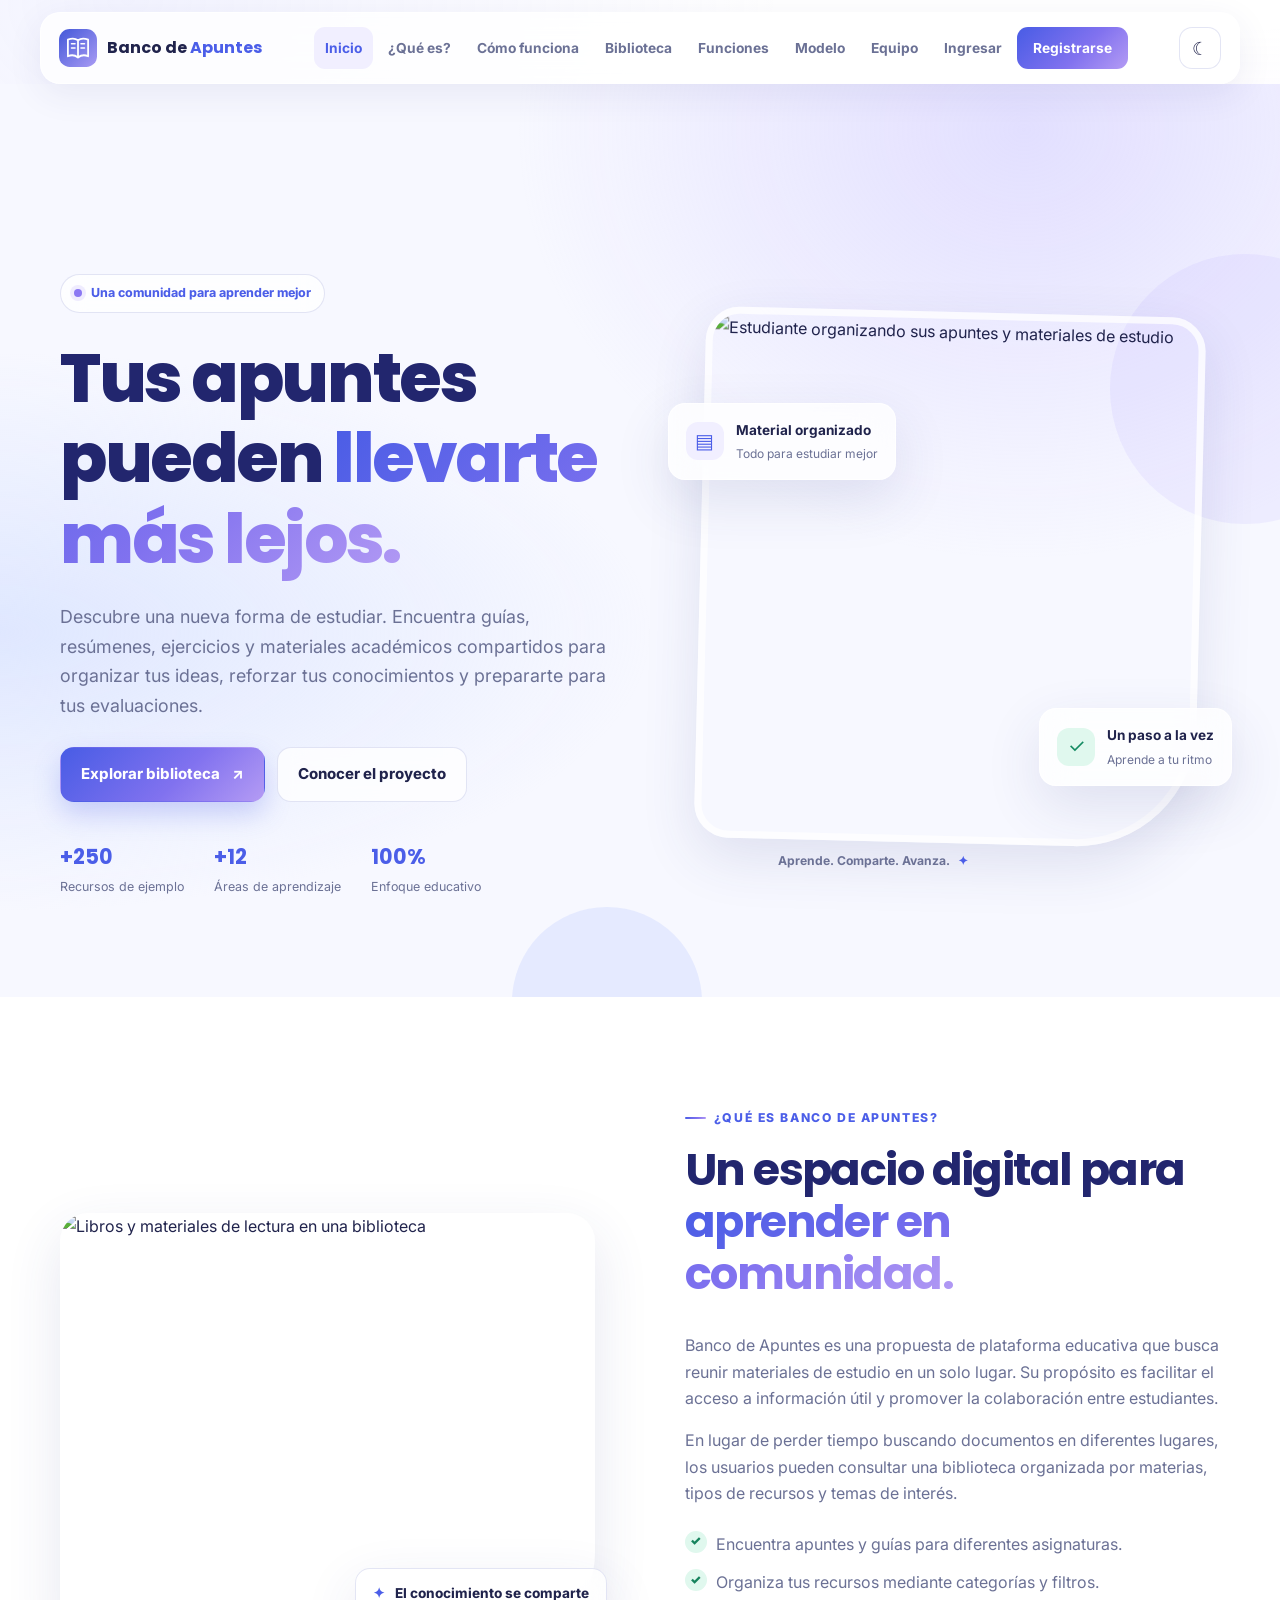
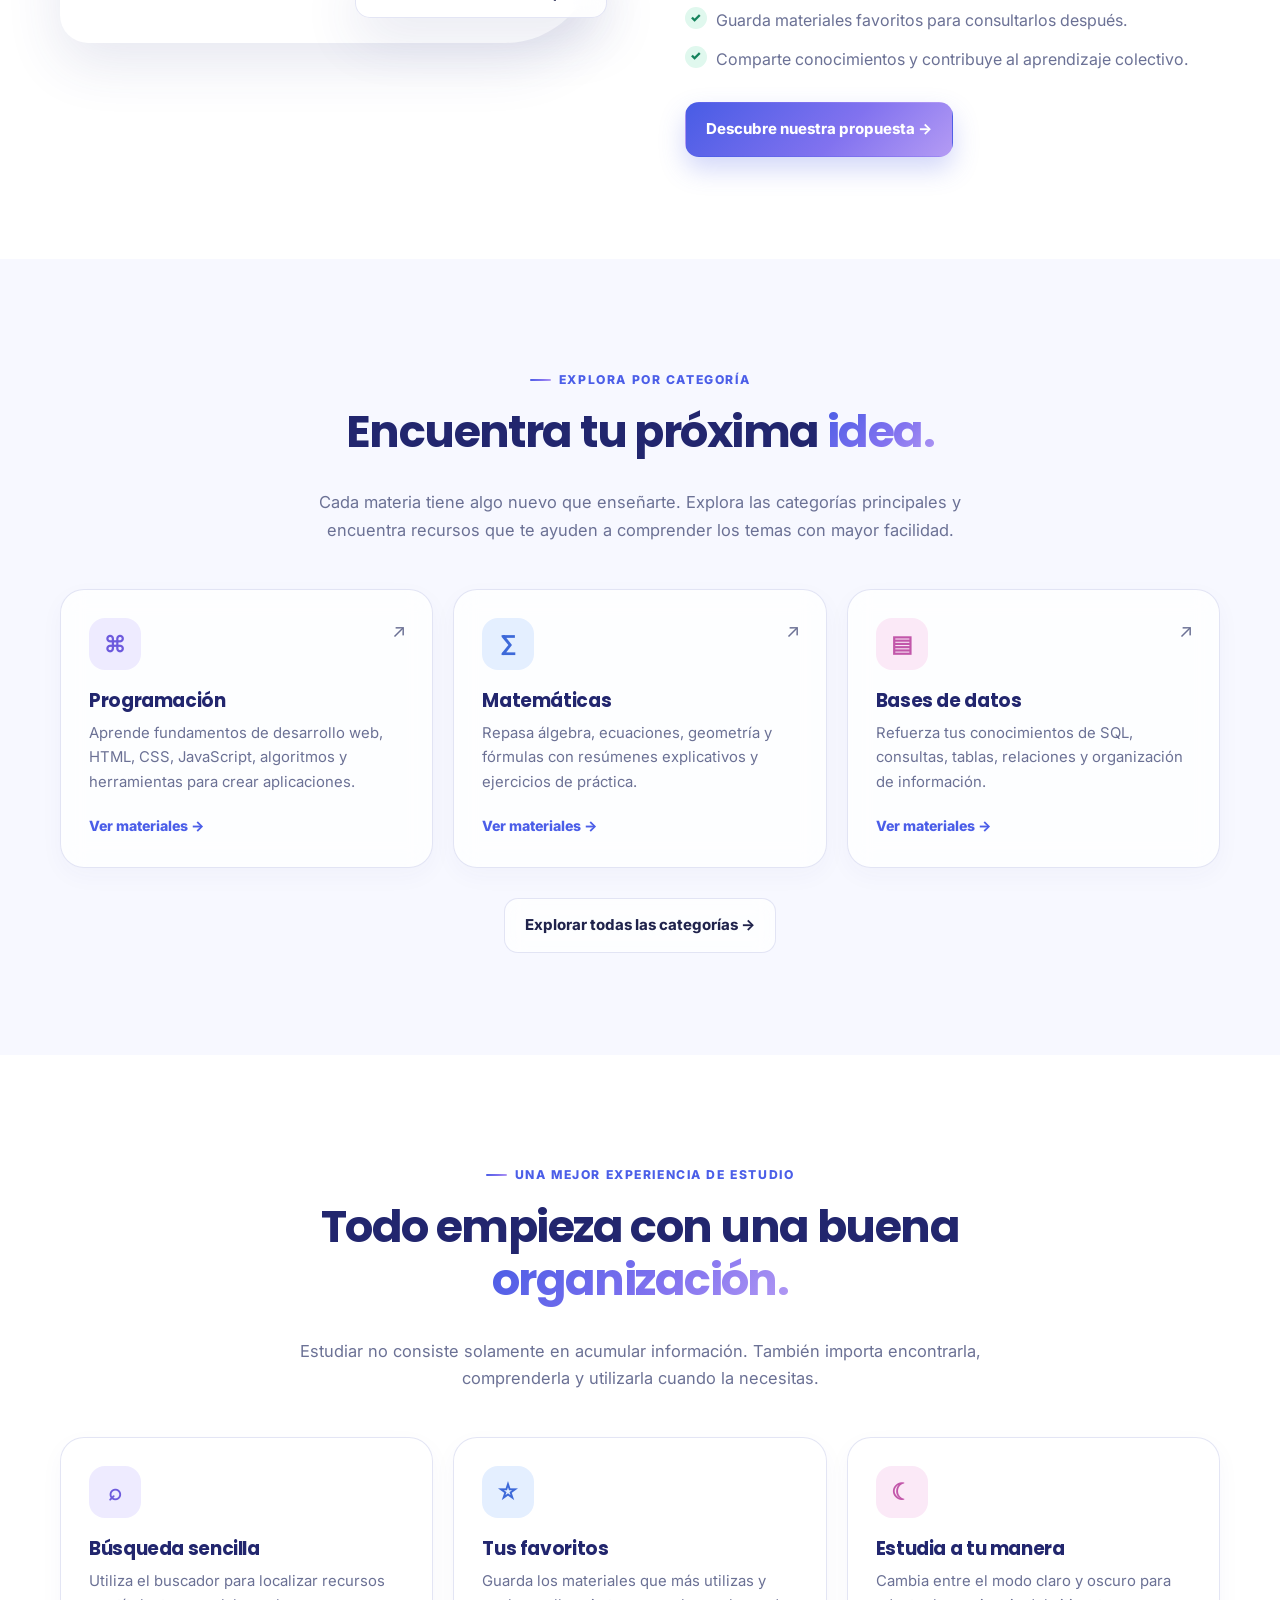
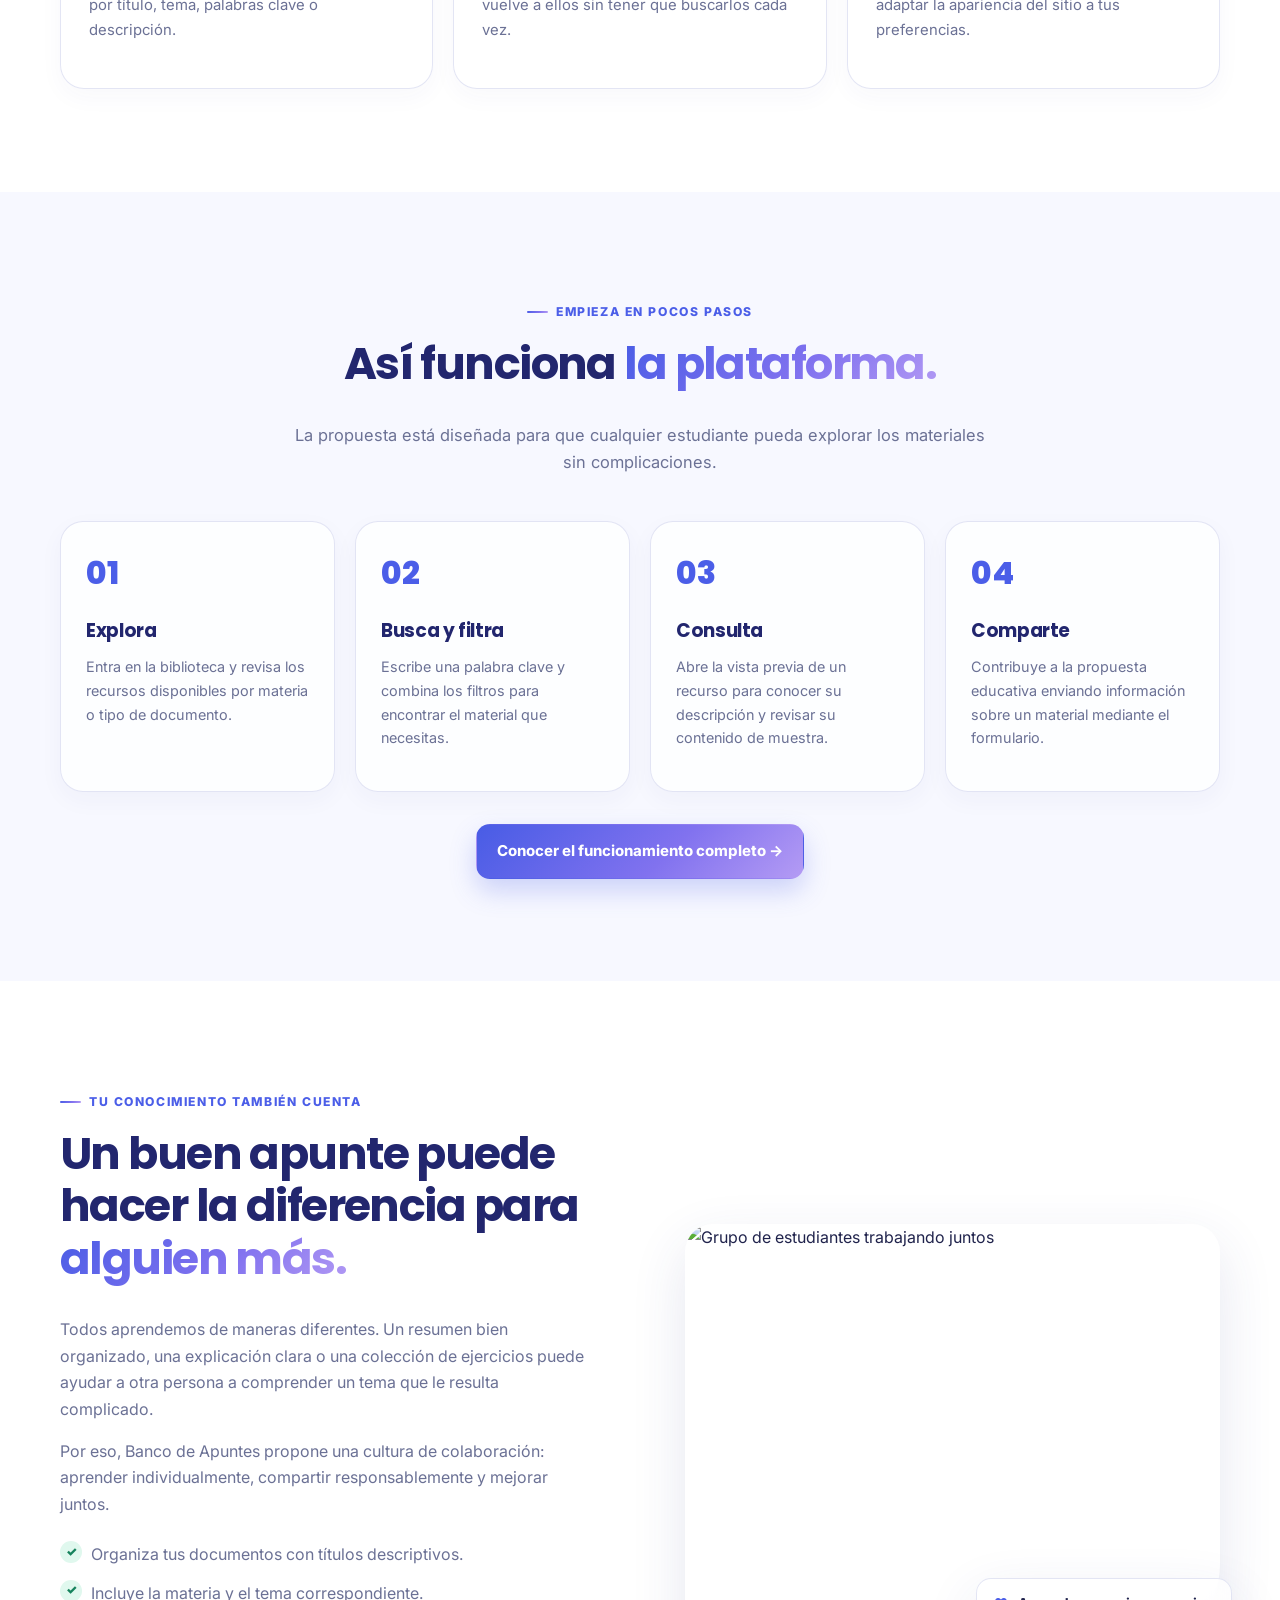
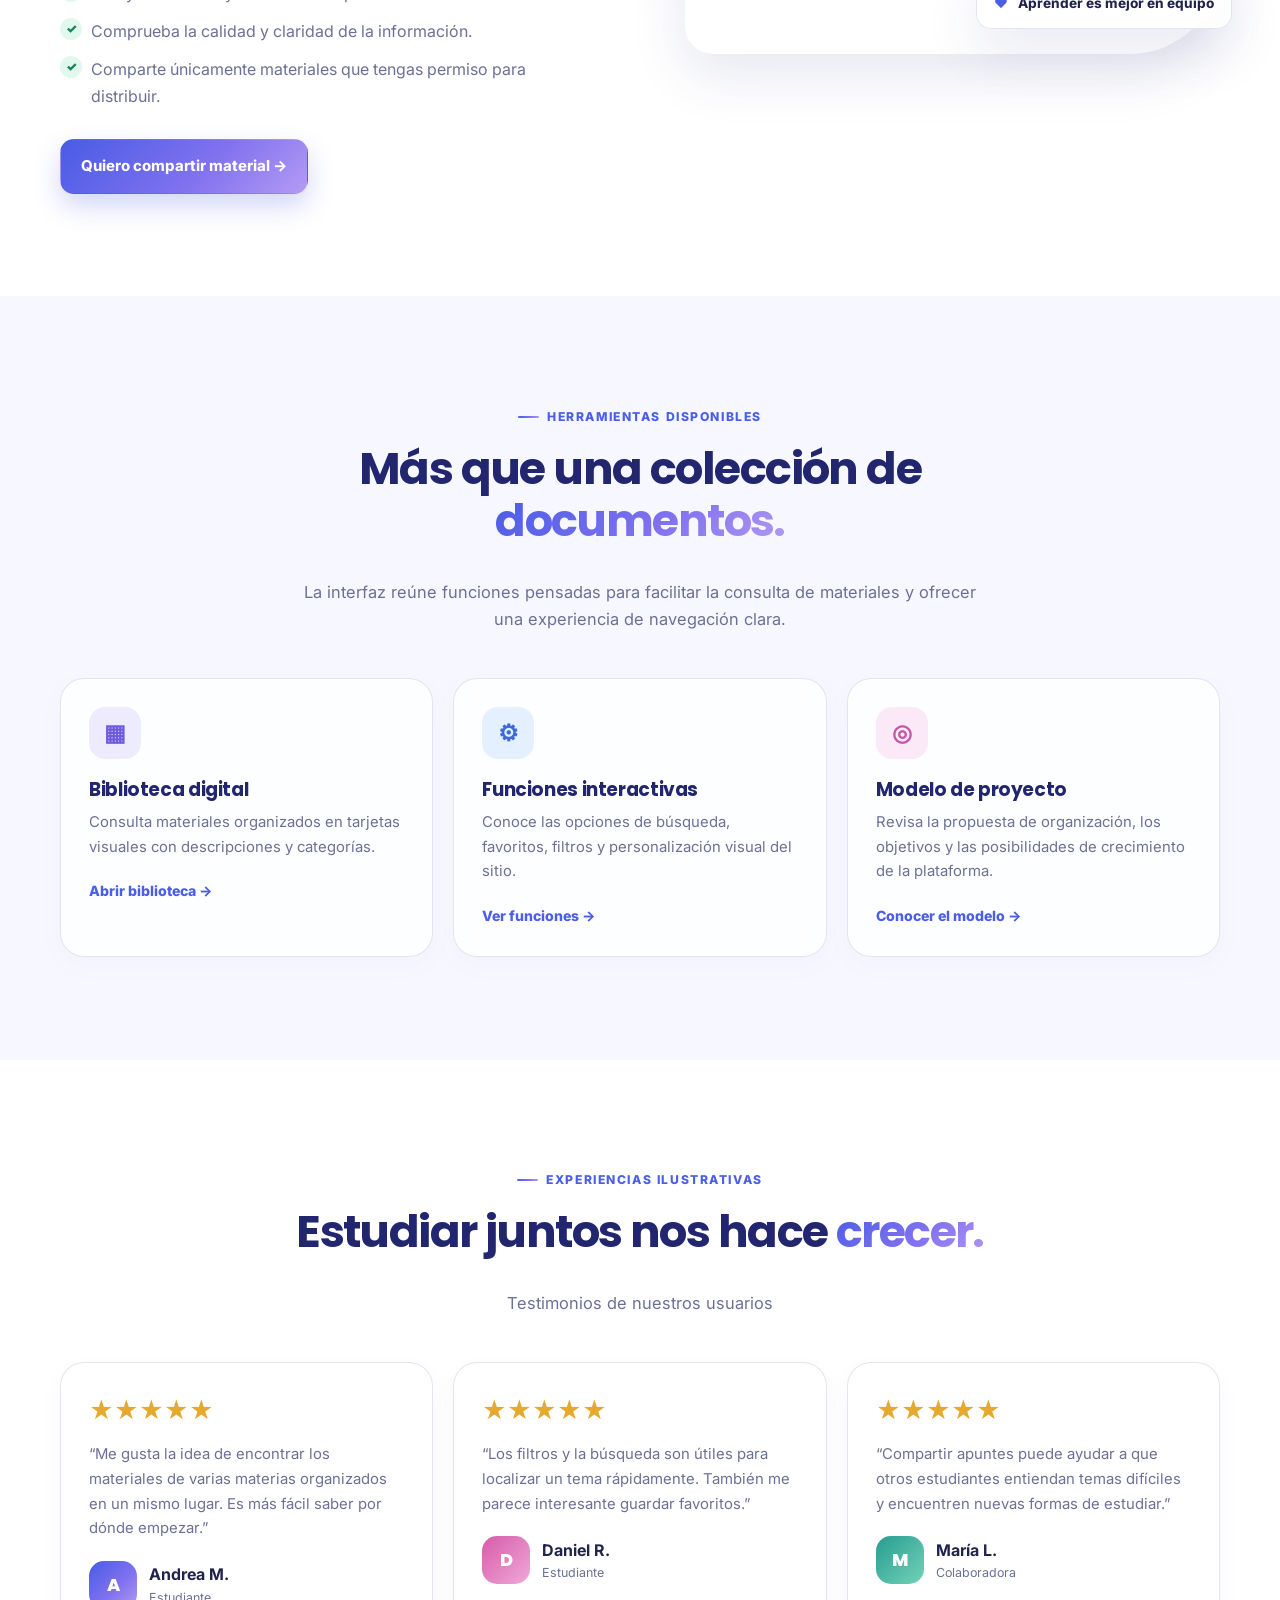
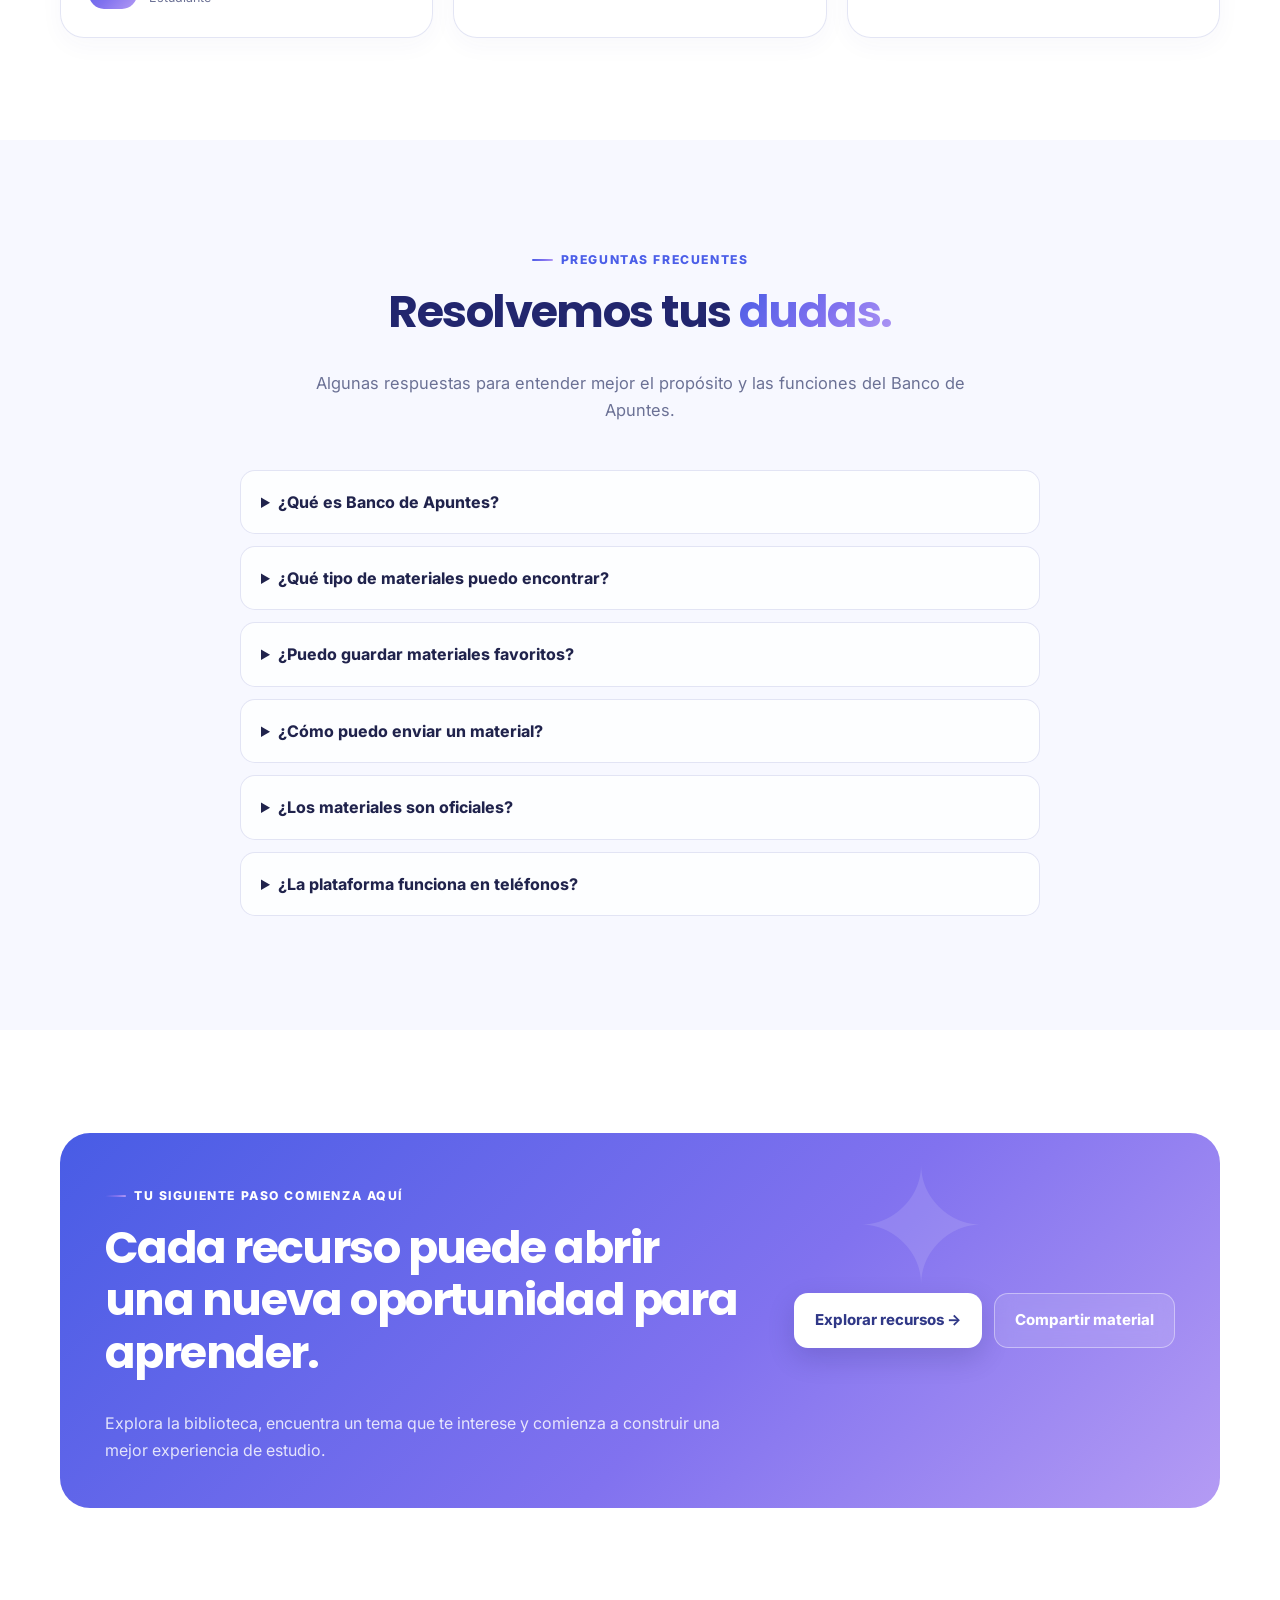
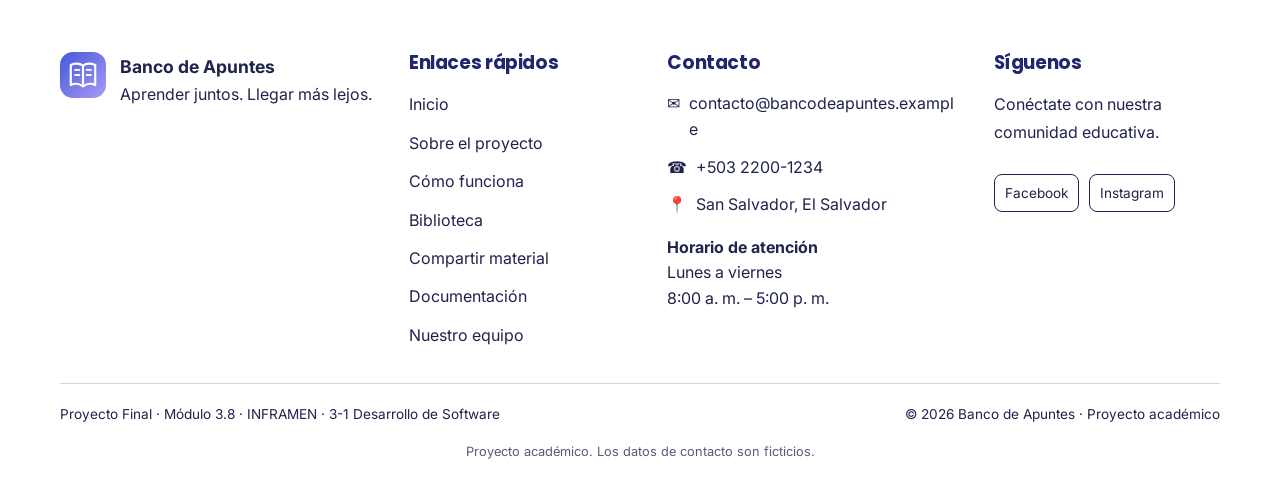
==== commit 78c04c04: "Add files via upload" ====
--- a/index.html
+++ b/index.html
@@ -618,6 +618,9 @@
   <!-- El pie de página se carga desde js/app.js -->
   <div id="site-footer"></div>
 
+  <script src="js/seed.js"></script>
+  <script src="js/store.js"></script>
   <script src="js/app.js"></script>
+  <script src="js/pages.js"></script>
 </body>
-</html>
+</html>
--- a/css/style.css
+++ b/css/style.css
@@ -1033,3 +1033,58 @@
   color: #6d28d9;
   border: 1px solid #c4b5fd;
 }
+/* ===== Autenticación, panel y reportes ===== */
+.auth-wrap { display: grid; gap: 18px; max-width: 520px; }
+.auth-alt { margin: 14px 0 0; text-align: center; font-size: .9rem; }
+.strength { height: 7px; border-radius: 9px; background: var(--lavender); overflow: hidden; margin: -6px 0 6px; }
+.strength span { display: block; height: 100%; width: 0; transition: width .25s, background .25s; background: #e0556a; }
+.strength span[data-level="mid"] { background: #e5a92d; }
+.strength span[data-level="ok"] { background: #279c91; }
+.help-text { color: var(--muted); font-size: .78rem; display: block; margin-bottom: 14px; }
+.field-error { color: #d23b52; font-size: .78rem; font-weight: 600; min-height: 1em; }
+.user-chip { font-size: 1rem; }
+.btn-small { padding: 8px 13px; font-size: .8rem; border-radius: 11px; }
+.btn-danger { background: #fde8ec; color: #c3223c; border-color: #f6c3cc; }
+body.dark .btn-danger { background: #3a1d28; color: #ff9aae; border-color: #5e2a3a; }
+
+.panel-bar { display: flex; flex-wrap: wrap; gap: 12px; align-items: center; margin-bottom: 14px; }
+.panel-bar .search-box { flex: 1 1 260px; }
+.panel-bar select { padding: 12px 14px; border-radius: 13px; border: 1px solid var(--line); background: var(--surface); color: var(--ink); }
+.table-wrap { overflow-x: auto; border: 1px solid var(--line); border-radius: 18px; background: var(--glass); }
+.table-wrap[hidden] { display: none; }
+.data-table { width: 100%; border-collapse: collapse; font-size: .88rem; }
+.data-table th { text-align: left; padding: 14px; font-size: .74rem; text-transform: uppercase; letter-spacing: .08em; color: var(--muted); border-bottom: 1px solid var(--line); }
+.data-table td { padding: 13px 14px; border-bottom: 1px solid var(--line); vertical-align: middle; }
+.data-table tr:last-child td { border-bottom: 0; }
+.row-actions { display: flex; gap: 8px; flex-wrap: wrap; }
+
+.stat-grid { display: grid; grid-template-columns: repeat(auto-fit, minmax(170px, 1fr)); gap: 16px; margin-bottom: 22px; }
+.stat-card { padding: 22px; border: 1px solid var(--line); border-radius: 20px; background: var(--glass); box-shadow: var(--shadow); }
+.stat-card strong { display: block; font: 800 2.1rem Poppins, sans-serif; color: var(--blue); }
+.stat-card span { color: var(--muted); font-size: .85rem; font-weight: 600; }
+.chart-grid { display: grid; grid-template-columns: repeat(2, 1fr); gap: 18px; }
+.chart-card { padding: 24px; border: 1px solid var(--line); border-radius: 22px; background: var(--glass); }
+.chart-card[hidden] { display: none; }
+.bar-row { display: grid; grid-template-columns: 110px 1fr 28px; gap: 10px; align-items: center; margin-bottom: 12px; font-size: .84rem; }
+.bar { height: 12px; border-radius: 9px; background: var(--lavender); overflow: hidden; }
+.bar i { display: block; height: 100%; background: var(--gradient); border-radius: 9px; }
+.top-list { list-style: none; margin: 0; padding: 0; }
+.top-list li { display: flex; justify-content: space-between; gap: 10px; padding: 10px 0; border-bottom: 1px solid var(--line); font-size: .88rem; }
+.top-list b { color: var(--blue); white-space: nowrap; }
+
+@media (max-width: 800px) {
+  .chart-grid { grid-template-columns: 1fr; }
+  /* La tabla del panel se convierte en tarjetas en móvil */
+  .data-table thead { display: none; }
+  .data-table, .data-table tbody, .data-table tr, .data-table td { display: block; width: 100%; }
+  .data-table tr { padding: 12px 6px; border-bottom: 1px solid var(--line); }
+  .data-table td { border: 0; padding: 5px 12px; display: flex; justify-content: space-between; gap: 12px; text-align: right; }
+  .data-table td::before { content: attr(data-label); font-weight: 800; color: var(--muted); text-align: left; }
+}
+@media print {
+  .site-nav, .nav-spacer, .site-footer, .no-print, .page-hero p { display: none !important; }
+  body::before { display: none; }
+}
+
+@media (max-width: 800px) { .nav-links { background: var(--surface); } }
+.doc-body h3 { margin-top: 1.6em; } .doc-body table { margin: 12px 0 20px; }
